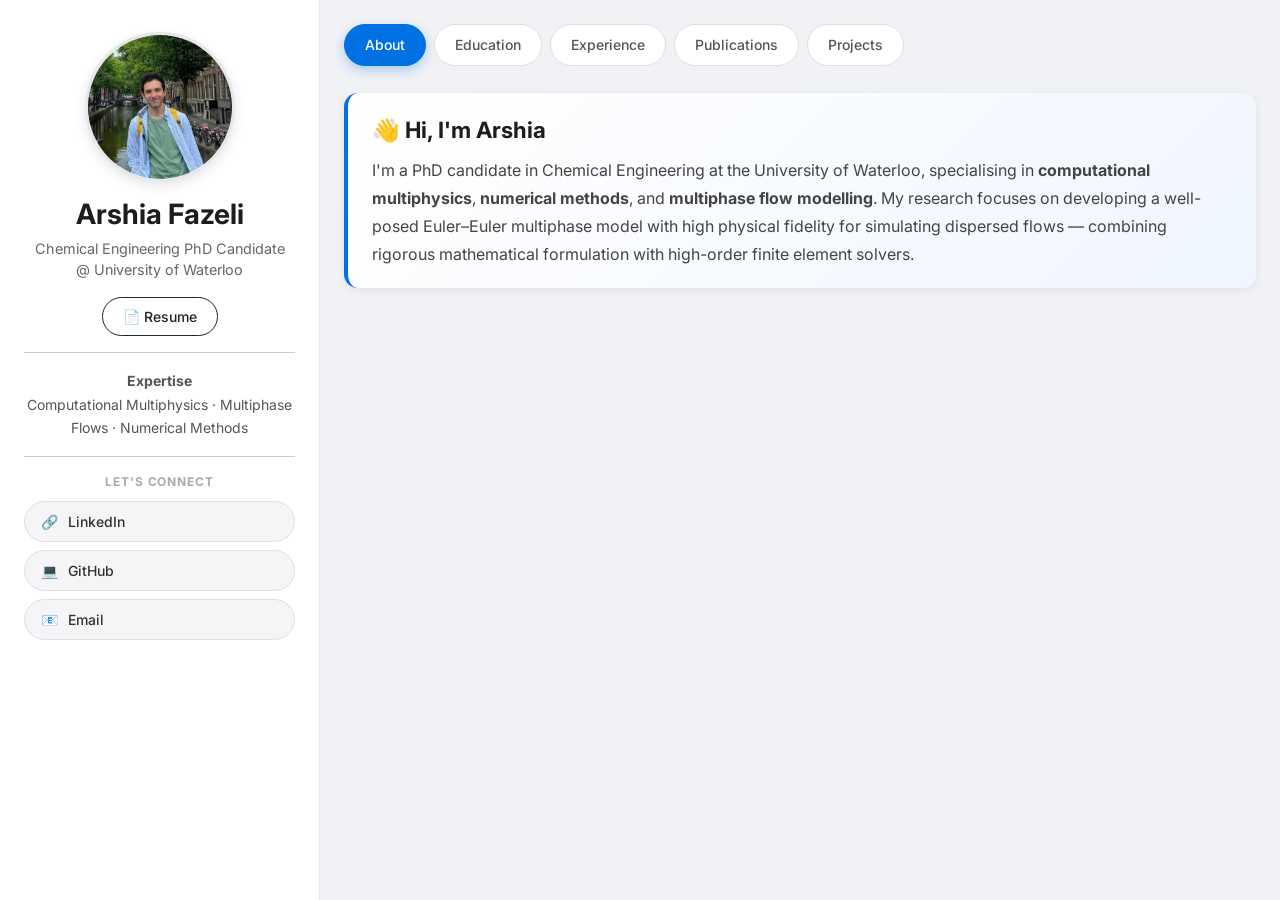
==== index.html @ 62179883 "updated the animation for Euler solver" ====
<!DOCTYPE html>
<html lang="en">

<head>
    <meta charset="UTF-8">
    <meta name="viewport" content="width=device-width, initial-scale=1.0">
    <title>Arshia Fazeli | Computational Multiphysics Researcher</title>
    <meta name="description" content="Arshia Fazeli — PhD candidate in Chemical Engineering at the University of Waterloo, specialising in computational multiphysics, two-fluid models, and discontinuous Galerkin FEM solvers for multiphase flows.">
    <meta name="keywords" content="Arshia Fazeli, computational multiphysics, two-fluid model, multiphase flow, discontinuous Galerkin, CFD, University of Waterloo, Chemical Engineering, PhD">
    <meta name="author" content="Arshia Fazeli">
    <link rel="canonical" href="https://arfazeli.github.io/">

    <!-- Open Graph (for LinkedIn / social sharing) -->
    <meta property="og:title" content="Arshia Fazeli | Computational Multiphysics Researcher">
    <meta property="og:description" content="PhD candidate at the University of Waterloo working on well-posed two-fluid models and high-order DG-FEM solvers for dispersed multiphase flows.">
    <meta property="og:type" content="website">
    <meta property="og:url" content="https://arfazeli.github.io/">

    <!-- Structured data: tells Google this is a person -->
    <script type="application/ld+json">
    {
      "@context": "https://schema.org",
      "@type": "Person",
      "name": "Arshia Fazeli",
      "url": "https://arfazeli.github.io/",
      "jobTitle": "PhD Candidate in Chemical Engineering",
      "affiliation": {
        "@type": "CollegeOrUniversity",
        "name": "University of Waterloo"
      },
      "sameAs": [
        "https://www.linkedin.com/in/arshia-fazeli",
        "https://github.com/arfazeli"
      ],
      "knowsAbout": ["Computational Multiphysics", "Multiphase Flow", "Two-Fluid Model", "Discontinuous Galerkin FEM", "Computational Fluid Dynamics"]
    }
    </script>

    <link href="https://cdn.jsdelivr.net/npm/bootstrap@5.3.0/dist/css/bootstrap.min.css" rel="stylesheet">
    <link href="https://fonts.googleapis.com/css2?family=Inter:wght@400;500;600;700&display=swap" rel="stylesheet">
    <link rel="stylesheet" href="style.css">
</head>

<body>
    <div class="container-fluid">
        <div class="row">

            <!-- ── Sidebar ── -->
            <div class="col-md-3 sidebar text-center">
                <img src="./assets/photo.jpeg" alt="Arshia Fazeli"
                    class="profile-photo img-fluid rounded-circle mb-3">
                <h1>Arshia Fazeli</h1>
                <p class="subtitle">Chemical Engineering PhD Candidate<br>@ University of Waterloo</p>

                <div class="button-container mb-3">
                    <a href="assets/resume.pdf" target="_blank"
                       class="btn btn-outline-dark btn-rounded">📄 Resume</a>
                </div>

                <hr>
                <p class="expertise-text">
                    <strong>Expertise</strong><br>
                    Computational Multiphysics · Multiphase Flows · Numerical Methods
                </p>
                <hr>

                <p class="connect-label"><strong>Let's Connect</strong></p>
                <div class="social-links">
                    <a href="https://www.linkedin.com/in/arshia-fazeli" target="_blank" class="social-link">
                        🔗 <span>LinkedIn</span>
                    </a>
                    <a href="https://github.com/arfazeli" target="_blank" class="social-link">
                        💻 <span>GitHub</span>
                    </a>
                    <a href="mailto:arsh.fazeli@yahoo.com" class="social-link">
                        📧 <span>Email</span>
                    </a>
                </div>
            </div>

            <!-- ── Main Content ── -->
            <div class="col-md-9 main-content p-4">

                <ul class="nav nav-tabs" id="myTab" role="tablist">
                    <li class="nav-item" role="presentation">
                        <button class="nav-link active" id="about-tab" data-bs-toggle="tab"
                            data-bs-target="#about" type="button" role="tab"
                            aria-controls="about" aria-selected="true">About</button>
                    </li>
                    <li class="nav-item" role="presentation">
                        <button class="nav-link" id="education-tab" data-bs-toggle="tab"
                            data-bs-target="#education" type="button" role="tab"
                            aria-controls="education" aria-selected="false">Education</button>
                    </li>
                    <li class="nav-item" role="presentation">
                        <button class="nav-link" id="experience-tab" data-bs-toggle="tab"
                            data-bs-target="#experience" type="button" role="tab"
                            aria-controls="experience" aria-selected="false">Experience</button>
                    </li>
                    <li class="nav-item" role="presentation">
                        <button class="nav-link" id="publications-tab" data-bs-toggle="tab"
                            data-bs-target="#publications" type="button" role="tab"
                            aria-controls="publications" aria-selected="false">Publications</button>
                    </li>
                    <li class="nav-item" role="presentation">
                        <button class="nav-link" id="projects-tab" data-bs-toggle="tab"
                            data-bs-target="#projects" type="button" role="tab"
                            aria-controls="projects" aria-selected="false">Projects</button>
                    </li>
                </ul>

                <div class="tab-content mt-4" id="myTabContent">

                    <!-- ── About Tab ── -->
                    <div class="tab-pane fade show active" id="about" role="tabpanel" aria-labelledby="about-tab">
                        <div class="card about-intro-card">
                            <div class="card-body">
                                <p class="about-greeting">👋 Hi, I'm Arshia</p>
                                <p class="about-intro">
                                    I'm a PhD candidate in Chemical Engineering at the University of Waterloo,
                                    specialising in <strong>computational multiphysics</strong>, <strong>numerical methods</strong>,
                                    and <strong>multiphase flow modelling</strong>.
                                    My research focuses on developing a well-posed Euler–Euler multiphase model
                                    with high physical fidelity for simulating dispersed flows — combining rigorous
                                    mathematical formulation with high-order finite element solvers.
                                </p>
                            </div>
                        </div>
                    </div>

                    <!-- ── Education Tab ── -->
                    <div class="tab-pane fade" id="education" role="tabpanel" aria-labelledby="education-tab">

                        <div class="card mb-3">
                            <div class="card-body">
                                <div class="d-flex justify-content-between align-items-start flex-wrap gap-2">
                                    <div>
                                        <h5 class="card-title">PhD in Chemical Engineering</h5>
                                        <h6 class="card-subtitle mb-2 text-muted">University of Waterloo, ON, Canada</h6>
                                    </div>
                                    <span class="date-badge">Sept 2021 – Sept 2026 (Expected)</span>
                                </div>
                                <p class="card-text mt-2">
                                    <strong>Grade:</strong> 92.67 &nbsp;|&nbsp;
                                    <strong>Key Courses:</strong> Advanced Engineering Mathematics, Computational Fluid Dynamics,
                                    Multiphase Flow Dynamics, Consulting
                                </p>
                            </div>
                        </div>

                        <div class="card mb-3">
                            <div class="card-body">
                                <div class="d-flex justify-content-between align-items-start flex-wrap gap-2">
                                    <div>
                                        <h5 class="card-title">BEng in Chemical Engineering</h5>
                                        <h6 class="card-subtitle mb-2 text-muted">University College London, UK</h6>
                                    </div>
                                    <span class="date-badge">Sep 2018 – June 2021</span>
                                </div>
                                <p class="card-text mt-2">
                                    <strong>Grade:</strong> First-Class Honours &nbsp;|&nbsp;
                                    <strong>Minors:</strong> Programming, Manufacture of Regenerative Medicine Products<br>
                                    <strong>Key Courses:</strong> Computational Modelling and Analysis, Reaction Engineering,
                                    Process Dynamics and Control, Particulate Systems and Separation Processes
                                </p>
                            </div>
                        </div>

                    </div>

                    <!-- ── Experience Tab ── -->
                    <div class="tab-pane fade" id="experience" role="tabpanel" aria-labelledby="experience-tab">

                        <div class="card mb-3">
                            <div class="card-body">
                                <div class="d-flex justify-content-between align-items-start flex-wrap gap-2">
                                    <div>
                                        <h5 class="card-title">Computational Multiphysics Researcher</h5>
                                        <h6 class="card-subtitle mb-2 text-muted">University of Waterloo, ON, Canada</h6>
                                    </div>
                                    <span class="date-badge">Sept 2021 – Present</span>
                                </div>
                                <ul class="mt-2">
                                    <li>Developed a well-posed formulation of the two-fluid model with enhanced physical fidelity for simulation of different types of dispersed multiphase flows.</li>
                                    <li>Developed discontinuous Galerkin (DG) method solvers for various multiphysics problems, including two-fluid models, incompressible Navier–Stokes equations, and the Cahn–Hilliard equation.</li>
                                    <li>Performed numerical verification of the developed solvers via the Method of Manufactured Solutions (MMS), assessing convergence rates and discretization error to confirm implementation accuracy.</li>
                                </ul>
                            </div>
                        </div>

                        <div class="card mb-3">
                            <div class="card-body">
                                <div class="d-flex justify-content-between align-items-start flex-wrap gap-2">
                                    <div>
                                        <h5 class="card-title">Teaching Assistant</h5>
                                        <h6 class="card-subtitle mb-2 text-muted">University of Waterloo, ON, Canada</h6>
                                    </div>
                                    <span class="date-badge">Sept 2021 – Present</span>
                                </div>
                                <ul class="mt-2">
                                    <li>Teaching Assistant for courses related to transport phenomena, numerical methods for solving ODEs and PDEs, and computational methods.</li>
                                    <li>Courses: Computer Literacy &amp; Programming (NE111/CHE120), Introduction to Computational Methods (NE113), Continuum Mechanics for Nanotechnology Engineering (NE 318), Theory and Application of Transport Phenomena (CHE601).</li>
                                    <li>Developed Python-based automated grading scripts for CHE 120 laboratory exercises, incorporating unit testing, exception handling, and custom feedback generation to streamline student code assessment.</li>
                                </ul>
                            </div>
                        </div>

                    </div>

                    <!-- ── Publications Tab ── -->
                    <div class="tab-pane fade" id="publications" role="tabpanel" aria-labelledby="publications-tab">

                        <div class="card mb-3 pub-card">
                            <div class="card-body">
                                <div class="d-flex align-items-center justify-content-between flex-wrap gap-2 mb-3">
                                    <span class="badge-journal">International Journal of Multiphase Flow</span>
                                    <span class="badge-published">Published 2025</span>
                                </div>
                                <h5 class="pub-title">Laminar dispersion force effects on two-fluid modelling and simulation of bubble column hydrodynamics</h5>
                                <p class="pub-authors"><strong>Arshia Fazeli</strong>, Sander Rhebergen, Nasser Mohieddin Abukhdeir</p>
                                <p class="card-text">
                                    A simulation-based study investigating the effects of recently proposed laminar dispersion force
                                    models on the numerical stability and physical fidelity of the Two-Fluid Model (TFM) for
                                    gas-dispersed multiphase flows. Demonstrates that including the laminar dispersion force
                                    simultaneously improves hyperbolicity and predictive accuracy, validated against the Pfleger et al.
                                    (1999) bubble column experiment using a custom Discontinuous Galerkin FEM solver built with NGSolve.
                                </p>
                                <a href="https://doi.org/10.1016/j.ijmultiphaseflow.2025.105590" target="_blank"
                                   class="btn btn-outline-dark btn-rounded btn-sm mt-2">📄 View Paper</a>
                            </div>
                        </div>

                    </div>

                    <!-- ── Projects Tab ── -->
                    <div class="tab-pane fade" id="projects" role="tabpanel" aria-labelledby="projects-tab">

                        <!-- SIMPLE FVM -->
                        <div class="card mb-3">
                            <div class="row g-0">
                                <div class="col-md-4 project-img-wrap">
                                    <a href="https://github.com/arshia-fazeli/IncompressibleMCNS_SIMPLE" target="_blank">
                                        <img src="https://github.com/arshia-fazeli/IncompressibleMCNS_SIMPLE/blob/main/sol/combined_figure.png?raw=true"
                                            class="project-img" alt="INS-SIMPLE">
                                    </a>
                                </div>
                                <div class="col-md-8">
                                    <div class="card-body">
                                        <h5 class="card-title">Steady Incompressible Navier-Stokes Solvers with Scalar Transport and Reaction Using SIMPLE Algorithm</h5>
                                        <p class="card-text">Finite-volume method solvers for the 2D incompressible Navier–Stokes equations using SIMPLE for velocity–pressure coupling, extended to include scalar transport and reaction source terms with Numba JIT compilation.</p>
                                        <a href="https://github.com/arshia-fazeli/IncompressibleMCNS_SIMPLE" target="_blank"
                                            class="btn btn-outline-dark btn-rounded btn-sm mt-2">View Project</a>
                                    </div>
                                </div>
                            </div>
                        </div>

                        <!-- TFM DG solver -->
                        <div class="card mb-3">
                            <div class="row g-0">
                                <div class="col-md-4 project-img-wrap">
                                    <img src="assets/bc_anim.gif" class="project-img" alt="DG Two-Fluid Solver Animation">
                                </div>
                                <div class="col-md-8">
                                    <div class="card-body">
                                        <h5 class="card-title">Discontinuous Galerkin Solver for Euler–Euler Two-Fluid Model</h5>
                                        <p class="card-text">DG-based finite element solver for simulating dispersed multiphase flows using the two-fluid model, implemented in NGSolve with adaptive implicit time-stepping and mixed HDiv/L2 function spaces.</p>
                                    </div>
                                </div>
                            </div>
                        </div>

                        <!-- CH DG solver -->
                        <div class="card mb-3">
                            <div class="row g-0">
                                <div class="col-md-4 project-img-wrap">
                                    <img src="assets/ch_anim.gif" class="project-img" alt="Cahn–Hilliard Animation">
                                </div>
                                <div class="col-md-8">
                                    <div class="card-body">
                                        <h5 class="card-title">Discontinuous Galerkin Solver for Cahn–Hilliard Equation</h5>
                                        <p class="card-text">DG-based finite element solver for the Cahn–Hilliard phase-field equation, capturing spinodal decomposition dynamics of binary fluid systems.</p>
                                    </div>
                                </div>
                            </div>
                        </div>

                        <!-- 1D Euler FVS -->
                        <div class="card mb-3">
                            <div class="row g-0">
                                <div class="col-md-4 project-img-wrap">
                                    <a href="https://github.com/arshia-fazeli/1D_Euler_FVS" target="_blank">
                                        <img src="https://github.com/arshia-fazeli/1D_Euler_FVS/blob/main/outputs/transient_new.gif?raw=true"
                                            class="project-img" alt="1D Euler Solver Animation">
                                    </a>
                                </div>
                                <div class="col-md-8">
                                    <div class="card-body">
                                        <h5 class="card-title">1D Euler Equations Solver using Flux Vector Splitting</h5>
                                        <p class="card-text">Finite-volume method solver for the 1D compressible Euler equations using Steger-Warming and Van Leer flux vector splitting schemes. Includes symbolic derivations and shock tube visualizations.</p>
                                        <a href="https://github.com/arshia-fazeli/1D_Euler_FVS" target="_blank"
                                            class="btn btn-outline-dark btn-rounded btn-sm mt-2">View Project</a>
                                    </div>
                                </div>
                            </div>
                        </div>

                        <!-- INS SCGS FVM -->
                        <div class="card mb-3">
                            <div class="row g-0">
                                <div class="col-md-4 project-img-wrap">
                                    <a href="https://github.com/arshia-fazeli/IncompressibleNS_SCGS" target="_blank">
                                        <img src="https://github.com/arshia-fazeli/IncompressibleNS_SCGS/blob/main/sample_profiles.png?raw=true"
                                            class="project-img" alt="INS SCGS profiles">
                                    </a>
                                </div>
                                <div class="col-md-8">
                                    <div class="card-body">
                                        <h5 class="card-title">Incompressible Navier-Stokes Solver using SCGS Algorithm</h5>
                                        <p class="card-text">Finite-volume method solver for the 2D incompressible Navier-Stokes equations implemented using the Symmetric Coupled Gauss–Seidel (SCGS) method.</p>
                                        <a href="https://github.com/arshia-fazeli/IncompressibleNS_SCGS.git" target="_blank"
                                            class="btn btn-outline-dark btn-rounded btn-sm mt-2">View Project</a>
                                    </div>
                                </div>
                            </div>
                        </div>

                        <!-- Combustor -->
                        <div class="card mb-3">
                            <div class="row g-0">
                                <div class="col-md-4 project-img-wrap">
                                    <img src="assets/me556_project.png" class="project-img" alt="Side-Dump Combustor CFD">
                                </div>
                                <div class="col-md-8">
                                    <div class="card-body">
                                        <h5 class="card-title">CFD Simulation of a Side-Dump Combustor with Variable Inlet Angles</h5>
                                        <p class="card-text">CFD simulations of turbulent airflow in a side-dump combustor using ANSYS CFX, validated against experimental velocity and turbulence data. Investigated the impact of side-inlet angle on fuel-air mixing with mesh refinement and error analysis.</p>
                                    </div>
                                </div>
                            </div>
                        </div>

                    </div>

                </div>
            </div>

        </div>
    </div>

    <script src="https://cdn.jsdelivr.net/npm/bootstrap@5.3.0/dist/js/bootstrap.bundle.min.js"></script>
</body>

</html>
---- style.css ----
/* ===========================
   Base & Typography
   =========================== */
body {
    font-family: 'Inter', -apple-system, BlinkMacSystemFont, "Segoe UI", Roboto, "Helvetica Neue", Arial, sans-serif;
    background-color: #f0f2f5;
    color: #333;
}

h1 {
    font-size: 1.75rem;
    font-weight: 700;
    color: #1d1d1f;
    margin-bottom: 6px;
}

/* ===========================
   Sidebar
   =========================== */
.sidebar {
    position: sticky;
    top: 0;
    height: 100vh;
    overflow-y: auto;
    background-color: #ffffff;
    border-right: 1px solid #e5e7eb;
    padding: 2rem 1.5rem;
}

.profile-photo {
    width: 150px;
    height: 150px;
    object-fit: cover;
    border: 3px solid #e5e7eb;
    box-shadow: 0 4px 12px rgba(0, 0, 0, 0.1);
}

.subtitle {
    font-size: 0.9rem;
    color: #666;
    line-height: 1.5;
    margin-bottom: 1rem;
}

.expertise-text {
    font-size: 0.875rem;
    color: #555;
    line-height: 1.7;
}

.connect-label {
    font-size: 0.75rem;
    color: #aaa;
    text-transform: uppercase;
    letter-spacing: 0.08em;
    margin-bottom: 10px;
}

/* ===========================
   Social Links
   =========================== */
.social-links {
    display: flex;
    flex-direction: column;
    gap: 8px;
    margin-top: 4px;
}

.social-link {
    display: flex;
    align-items: center;
    gap: 10px;
    padding: 9px 16px;
    border-radius: 30px;
    background-color: #f5f5f7;
    border: 1px solid #e0e0e0;
    color: #333;
    text-decoration: none;
    font-size: 0.875rem;
    font-weight: 500;
    transition: all 0.2s ease;
}

.social-link:hover {
    background-color: #0071e3;
    color: #ffffff;
    border-color: #0071e3;
    transform: translateX(4px);
    text-decoration: none;
}

/* ===========================
   Buttons
   =========================== */
.btn-rounded {
    border-radius: 30px;
    padding: 8px 20px;
    font-size: 0.875rem;
    font-weight: 500;
    text-decoration: none;
    transition: all 0.2s ease;
}

.btn-rounded:hover {
    background-color: #1d1d1f;
    color: #fff;
    border-color: #1d1d1f;
}

.btn-sm.btn-rounded {
    padding: 6px 16px;
    font-size: 0.8rem;
}

/* ===========================
   Main Content Area
   =========================== */
.main-content {
    background-color: #f0f2f5;
    min-height: 100vh;
}

/* ===========================
   Navigation Tabs
   =========================== */
.nav-tabs {
    border-bottom: none;
    gap: 8px;
    flex-wrap: wrap;
}

.nav-tabs .nav-link {
    border-radius: 30px;
    padding: 8px 20px;
    background-color: #ffffff;
    border: 1px solid #e0e0e0;
    color: #555;
    font-size: 0.875rem;
    font-weight: 500;
    transition: all 0.2s ease;
}

.nav-tabs .nav-link:hover {
    background-color: #e8f0fe;
    color: #0071e3;
    border-color: #c7d9fb;
}

.nav-tabs .nav-link.active {
    background-color: #0071e3;
    color: #ffffff;
    border-color: #0071e3;
    box-shadow: 0 4px 12px rgba(0, 113, 227, 0.3);
}

/* ===========================
   Tab Content
   =========================== */
.tab-content {
    background-color: transparent;
    padding: 0;
}

.tab-pane.show {
    animation: fadeInUp 0.2s ease;
}

@keyframes fadeInUp {
    from { opacity: 0; transform: translateY(6px); }
    to   { opacity: 1; transform: translateY(0); }
}

/* ===========================
   Cards
   =========================== */
.card {
    border: none;
    border-radius: 14px;
    box-shadow: 0 2px 8px rgba(0, 0, 0, 0.07);
    background-color: #ffffff;
    overflow: hidden;
    transition: transform 0.2s ease, box-shadow 0.2s ease;
    margin-bottom: 16px;
}

.card:hover {
    transform: translateY(-2px);
    box-shadow: 0 6px 20px rgba(0, 0, 0, 0.11);
}

.card-body {
    padding: 1.25rem 1.5rem;
    display: flex;
    flex-direction: column;
    justify-content: center;
}

.card-title {
    font-size: 1.05rem;
    font-weight: 600;
    color: #1d1d1f;
    margin-bottom: 4px;
}

.card-subtitle {
    font-size: 0.875rem;
}

.card-text {
    font-size: 0.9rem;
    color: #555;
    line-height: 1.65;
}

ul li {
    font-size: 0.9rem;
    color: #555;
    line-height: 1.7;
    margin-bottom: 4px;
}

/* Date badge on education / experience cards */
.date-badge {
    font-size: 0.78rem;
    color: #888;
    background-color: #f5f5f7;
    padding: 4px 12px;
    border-radius: 20px;
    white-space: nowrap;
    align-self: flex-start;
    flex-shrink: 0;
}

/* ===========================
   Project Card Images
   =========================== */
.project-img-wrap {
    background-color: #f8f9fa;
    display: flex;
    align-items: center;
    justify-content: center;
    padding: 12px;
    min-height: 180px;
}

.project-img {
    width: 100%;
    height: 180px;
    object-fit: contain;
    border-radius: 8px;
}

/* ===========================
   Publications
   =========================== */
.pub-card {
    border-left: 4px solid #0071e3;
}

.badge-journal {
    display: inline-block;
    background-color: #e8f0fe;
    color: #0071e3;
    font-size: 0.8rem;
    font-weight: 600;
    padding: 5px 14px;
    border-radius: 20px;
}

.badge-published {
    display: inline-block;
    background-color: #ecfdf5;
    color: #059669;
    font-size: 0.8rem;
    font-weight: 600;
    padding: 5px 14px;
    border-radius: 20px;
    border: 1px solid #6ee7b7;
}

.pub-title {
    font-size: 1.1rem;
    font-weight: 700;
    color: #1d1d1f;
    line-height: 1.5;
    margin-bottom: 6px;
}

.pub-authors {
    font-size: 0.875rem;
    color: #666;
    margin-bottom: 0.75rem;
}

.pub-keywords {
    display: flex;
    flex-wrap: wrap;
    gap: 6px;
    margin-top: 14px;
}

.keyword-tag {
    background-color: #f5f5f7;
    color: #555;
    font-size: 0.75rem;
    font-weight: 500;
    padding: 4px 12px;
    border-radius: 20px;
    border: 1px solid #e0e0e0;
}

/* ===========================
   About Section
   =========================== */
.about-intro-card {
    border-left: 4px solid #0071e3;
    background: linear-gradient(135deg, #ffffff 0%, #f0f6ff 100%);
}

.about-greeting {
    font-size: 1.4rem;
    font-weight: 700;
    color: #1d1d1f;
    margin-bottom: 10px;
}

.about-intro {
    font-size: 1rem;
    color: #444;
    line-height: 1.75;
    margin-bottom: 0;
}

.about-section-title {
    font-size: 1rem;
    font-weight: 700;
    color: #1d1d1f;
    margin-bottom: 12px;
}

.about-build-list {
    display: flex;
    flex-direction: column;
    gap: 10px;
}

.about-build-item {
    display: flex;
    gap: 10px;
    font-size: 0.9rem;
    color: #555;
    line-height: 1.6;
}

.about-build-icon {
    color: #0071e3;
    font-weight: 700;
    flex-shrink: 0;
    margin-top: 1px;
}

/* Skills & Tools */
.skills-group {
    display: flex;
    align-items: flex-start;
    gap: 12px;
    flex-wrap: wrap;
}

.skills-label {
    font-size: 0.78rem;
    font-weight: 600;
    color: #999;
    text-transform: uppercase;
    letter-spacing: 0.06em;
    min-width: 130px;
    padding-top: 5px;
    flex-shrink: 0;
}

.skills-chips {
    display: flex;
    flex-wrap: wrap;
    gap: 6px;
}

.skill-chip {
    background-color: #f0f6ff;
    color: #0071e3;
    font-size: 0.8rem;
    font-weight: 500;
    padding: 4px 14px;
    border-radius: 20px;
    border: 1px solid #c7d9fb;
}

/* ===========================
   Responsive
   =========================== */
@media (max-width: 768px) {
    .sidebar {
        position: relative;
        height: auto;
        border-right: none;
        border-bottom: 1px solid #e5e7eb;
    }

    .project-img-wrap {
        min-height: 160px;
    }

    .date-badge {
        margin-top: 6px;
    }
}
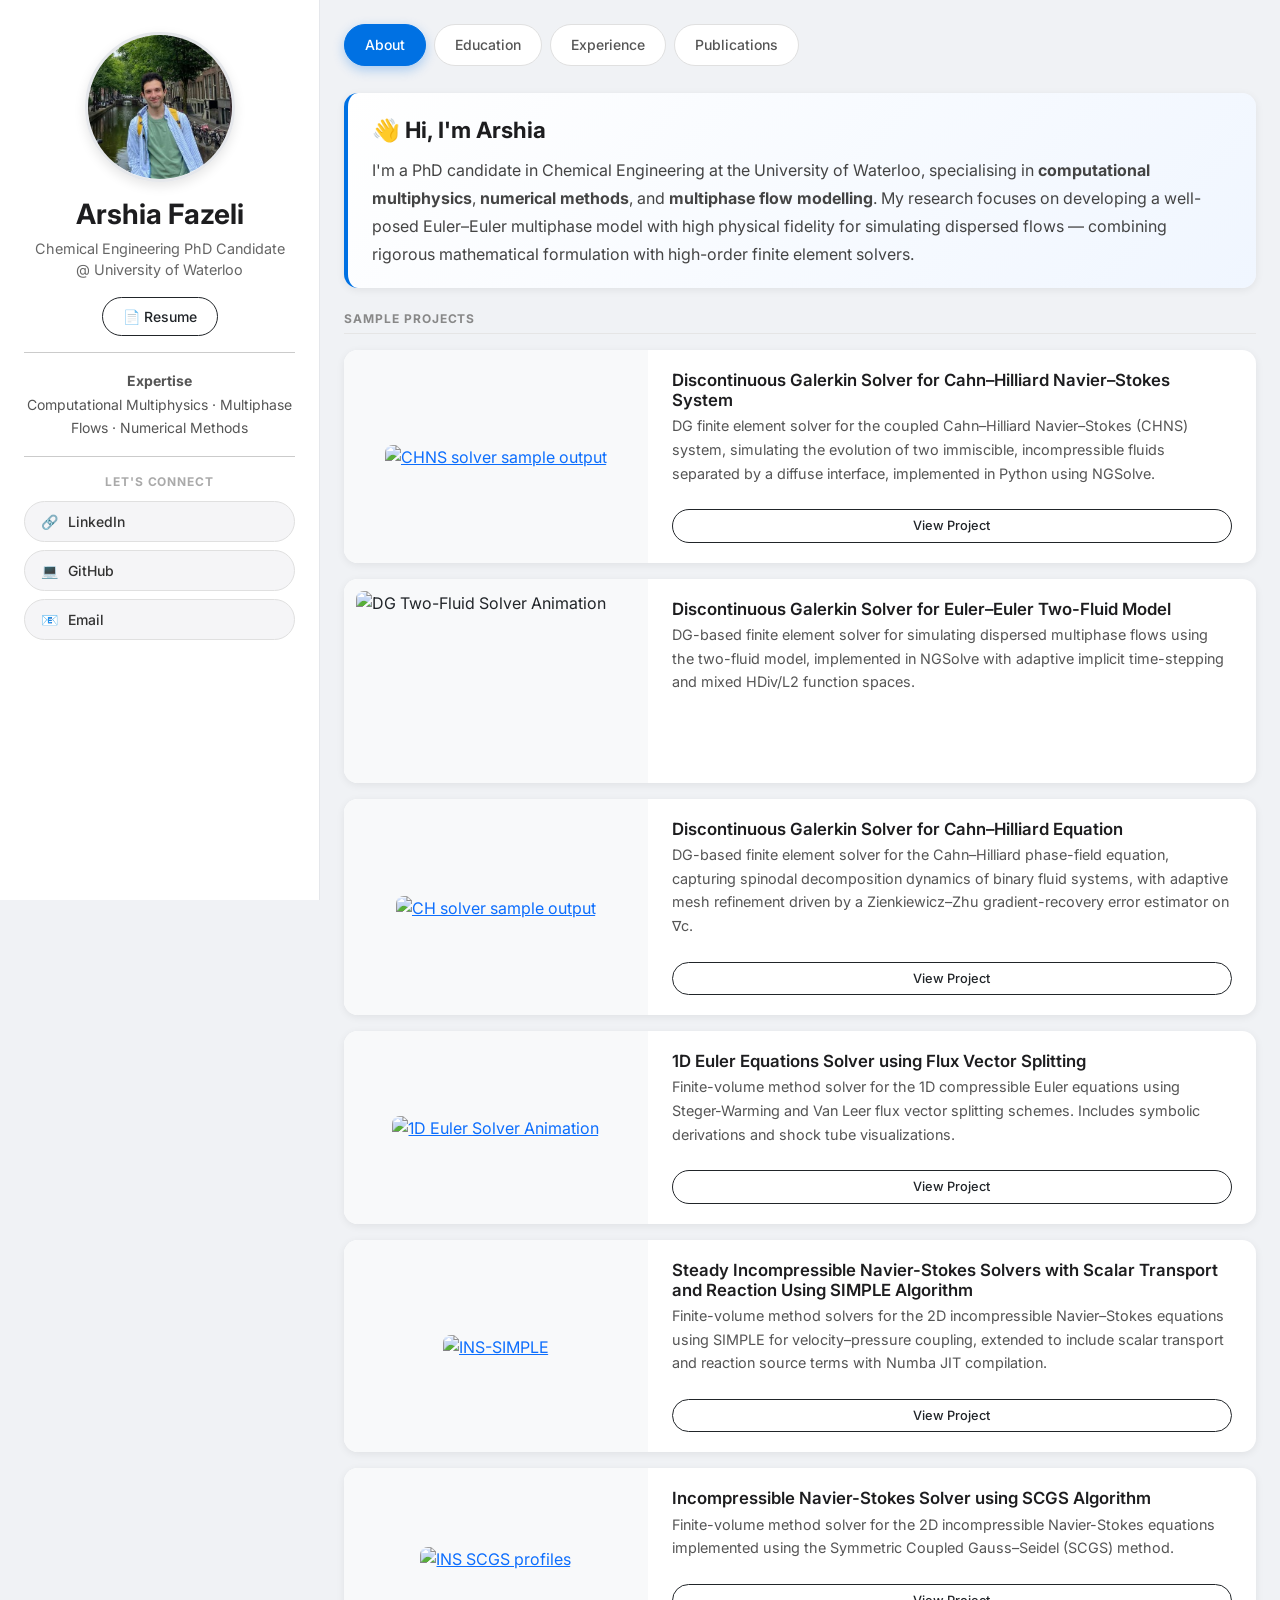
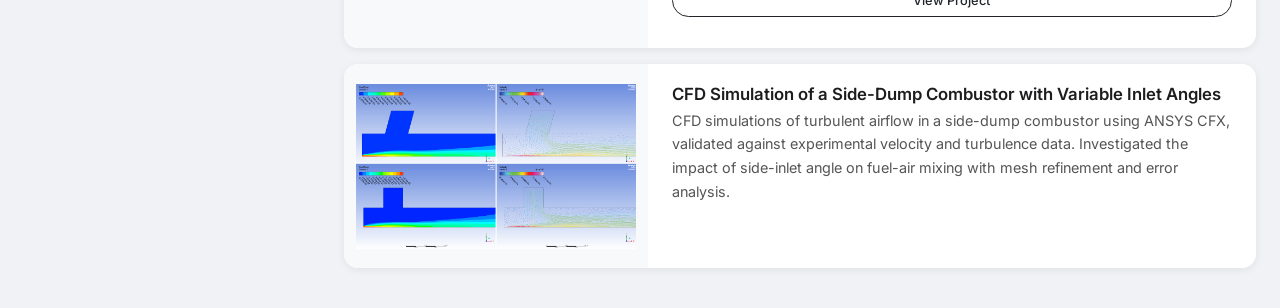
==== commit bd79b8c7: "new paper + projects in about" ====
--- a/index.html
+++ b/index.html
@@ -102,11 +102,6 @@
                             data-bs-target="#publications" type="button" role="tab"
                             aria-controls="publications" aria-selected="false">Publications</button>
                     </li>
-                    <li class="nav-item" role="presentation">
-                        <button class="nav-link" id="projects-tab" data-bs-toggle="tab"
-                            data-bs-target="#projects" type="button" role="tab"
-                            aria-controls="projects" aria-selected="false">Projects</button>
-                    </li>
                 </ul>
 
                 <div class="tab-content mt-4" id="myTabContent">
@@ -126,6 +121,139 @@
                                 </p>
                             </div>
                         </div>
+
+                        <h6 class="section-label mt-4 mb-3">Sample Projects</h6>
+
+                        <!-- CHNS DG solver -->
+                        <div class="card mb-3">
+                            <div class="row g-0">
+                                <div class="col-md-4 project-img-wrap">
+                                    <a href="https://github.com/arfazeli/CHNS_DG_solver" target="_blank">
+                                        <img src="https://github.com/arfazeli/CHNS_DG_solver/blob/main/anim/CHNS_H_deformed_interface.gif?raw=true"
+                                                class="project-img" alt="CHNS solver sample output">
+                                    </a>
+                                </div>
+                                <div class="col-md-8">
+                                    <div class="card-body">
+                                        <h5 class="card-title">Discontinuous Galerkin Solver for Cahn–Hilliard Navier–Stokes System</h5>
+                                        <p class="card-text">DG finite element solver for the coupled Cahn–Hilliard Navier–Stokes (CHNS) system, simulating the evolution of two immiscible, incompressible fluids separated by a diffuse interface, implemented in Python using NGSolve.</p>
+                                        <a href="https://github.com/arfazeli/CHNS_DG_solver" target="_blank"
+                                        class="btn btn-outline-dark btn-rounded btn-sm mt-2">View Project</a>
+                                    </div>
+                                </div>
+                            </div>
+                        </div>
+
+                        <!-- TFM DG solver -->
+                        <div class="card mb-3">
+                            <div class="row g-0">
+                                <div class="col-md-4 project-img-wrap">
+                                    <img src="assets/bc_anim.gif" class="project-img" alt="DG Two-Fluid Solver Animation">
+                                </div>
+                                <div class="col-md-8">
+                                    <div class="card-body">
+                                        <h5 class="card-title">Discontinuous Galerkin Solver for Euler–Euler Two-Fluid Model</h5>
+                                        <p class="card-text">DG-based finite element solver for simulating dispersed multiphase flows using the two-fluid model, implemented in NGSolve with adaptive implicit time-stepping and mixed HDiv/L2 function spaces.</p>
+                                    </div>
+                                </div>
+                            </div>
+                        </div>
+
+                        <!-- CH DG solver -->
+                        <div class="card mb-3">
+                            <div class="row g-0">
+                                <div class="col-md-4 project-img-wrap">
+                                    <a href="https://github.com/arfazeli/CH_DG_solver" target="_blank">
+                                        <img src="https://github.com/arfazeli/CH_DG_solver/blob/main/anim.gif?raw=true"
+                                                class="project-img" alt="CH solver sample output">
+                                    </a>
+                                </div>
+                                <div class="col-md-8">
+                                    <div class="card-body">
+                                        <h5 class="card-title">Discontinuous Galerkin Solver for Cahn–Hilliard Equation</h5>
+                                        <p class="card-text">DG-based finite element solver for the Cahn–Hilliard phase-field equation, capturing spinodal decomposition dynamics of binary fluid systems, with adaptive mesh refinement driven by a Zienkiewicz–Zhu gradient-recovery error estimator on ∇c.</p>
+                                        <a href="https://github.com/arfazeli/CH_DG_solver" target="_blank"
+                                        class="btn btn-outline-dark btn-rounded btn-sm mt-2">View Project</a>
+                                    </div>
+                                </div>
+                            </div>
+                        </div>
+
+                        <!-- 1D Euler FVS -->
+                        <div class="card mb-3">
+                            <div class="row g-0">
+                                <div class="col-md-4 project-img-wrap">
+                                    <a href="https://github.com/arfazeli/1D_Euler_FVS" target="_blank">
+                                        <img src="https://github.com/arfazeli/1D_Euler_FVS/blob/main/outputs/transient_new.gif?raw=true"
+                                            class="project-img" alt="1D Euler Solver Animation">
+                                    </a>
+                                </div>
+                                <div class="col-md-8">
+                                    <div class="card-body">
+                                        <h5 class="card-title">1D Euler Equations Solver using Flux Vector Splitting</h5>
+                                        <p class="card-text">Finite-volume method solver for the 1D compressible Euler equations using Steger-Warming and Van Leer flux vector splitting schemes. Includes symbolic derivations and shock tube visualizations.</p>
+                                        <a href="https://github.com/arfazeli/1D_Euler_FVS" target="_blank"
+                                            class="btn btn-outline-dark btn-rounded btn-sm mt-2">View Project</a>
+                                    </div>
+                                </div>
+                            </div>
+                        </div>
+
+                        <!-- SIMPLE FVM -->
+                        <div class="card mb-3">
+                            <div class="row g-0">
+                                <div class="col-md-4 project-img-wrap">
+                                    <a href="https://github.com/arfazeli/IncompressibleMCNS_SIMPLE" target="_blank">
+                                        <img src="https://github.com/arfazeli/IncompressibleMCNS_SIMPLE/blob/main/sol/combined_figure.png?raw=true"
+                                            class="project-img" alt="INS-SIMPLE">
+                                    </a>
+                                </div>
+                                <div class="col-md-8">
+                                    <div class="card-body">
+                                        <h5 class="card-title">Steady Incompressible Navier-Stokes Solvers with Scalar Transport and Reaction Using SIMPLE Algorithm</h5>
+                                        <p class="card-text">Finite-volume method solvers for the 2D incompressible Navier–Stokes equations using SIMPLE for velocity–pressure coupling, extended to include scalar transport and reaction source terms with Numba JIT compilation.</p>
+                                        <a href="https://github.com/arfazeli/IncompressibleMCNS_SIMPLE" target="_blank"
+                                            class="btn btn-outline-dark btn-rounded btn-sm mt-2">View Project</a>
+                                    </div>
+                                </div>
+                            </div>
+                        </div>
+
+                        <!-- INS SCGS FVM -->
+                        <div class="card mb-3">
+                            <div class="row g-0">
+                                <div class="col-md-4 project-img-wrap">
+                                    <a href="https://github.com/arfazeli/IncompressibleNS_SCGS" target="_blank">
+                                        <img src="https://github.com/arfazeli/IncompressibleNS_SCGS/blob/main/sample_profiles.png?raw=true"
+                                            class="project-img" alt="INS SCGS profiles">
+                                    </a>
+                                </div>
+                                <div class="col-md-8">
+                                    <div class="card-body">
+                                        <h5 class="card-title">Incompressible Navier-Stokes Solver using SCGS Algorithm</h5>
+                                        <p class="card-text">Finite-volume method solver for the 2D incompressible Navier-Stokes equations implemented using the Symmetric Coupled Gauss–Seidel (SCGS) method.</p>
+                                        <a href="https://github.com/arfazeli/IncompressibleNS_SCGS.git" target="_blank"
+                                            class="btn btn-outline-dark btn-rounded btn-sm mt-2">View Project</a>
+                                    </div>
+                                </div>
+                            </div>
+                        </div>
+
+                        <!-- Combustor -->
+                        <div class="card mb-3">
+                            <div class="row g-0">
+                                <div class="col-md-4 project-img-wrap">
+                                    <img src="assets/me556_project.png" class="project-img" alt="Side-Dump Combustor CFD">
+                                </div>
+                                <div class="col-md-8">
+                                    <div class="card-body">
+                                        <h5 class="card-title">CFD Simulation of a Side-Dump Combustor with Variable Inlet Angles</h5>
+                                        <p class="card-text">CFD simulations of turbulent airflow in a side-dump combustor using ANSYS CFX, validated against experimental velocity and turbulence data. Investigated the impact of side-inlet angle on fuel-air mixing with mesh refinement and error analysis.</p>
+                                    </div>
+                                </div>
+                            </div>
+                        </div>
+
                     </div>
 
                     <!-- ── Education Tab ── -->
@@ -214,7 +342,30 @@
                             <div class="card-body">
                                 <div class="d-flex align-items-center justify-content-between flex-wrap gap-2 mb-3">
                                     <span class="badge-journal">International Journal of Multiphase Flow</span>
-                                    <span class="badge-published">Published 2025</span>
+                                    <span class="badge-under-review">Under Review</span>
+                                </div>
+                                <h5 class="pub-title">Canonical formulation of two-fluid model with enhanced physical fidelity</h5>
+                                <p class="pub-authors"><strong>Arshia Fazeli</strong>, Sander Rhebergen, Nasser Mohieddin Abukhdeir</p>
+                                <p class="card-text">
+                                    A simulation-based study comparing the Classical TFM (C-TFM) and Brennen's TFM (B-TFM) for
+                                    dispersed liquid–liquid flows. The C-TFM retains dispersed-phase molecular flux terms
+                                    (∇·(α<sub>d</sub> π<sub>d</sub>)) that are physically unjustified for disconnected dispersed-phase
+                                    sub-domains; the B-TFM, derived from a control volume that avoids cutting dispersed interfaces,
+                                    naturally excludes them. A scaling analysis demonstrates that the distinction is quantitatively
+                                    significant for liquid–liquid systems (μ<sub>d</sub> ~ μ<sub>c</sub>), and DG-FEM solvers for
+                                    both formulations are validated against the Rodriguez et al. (2012) oil-in-water pipe flow
+                                    experiment.
+                                </p>
+                                <a href="https://papers.ssrn.com/sol3/papers.cfm?abstract_id=6803646" target="_blank"
+                                   class="btn btn-outline-dark btn-rounded btn-sm mt-2">📄 View Preprint</a>
+                            </div>
+                        </div>
+
+                        <div class="card mb-3 pub-card">
+                            <div class="card-body">
+                                <div class="d-flex align-items-center justify-content-between flex-wrap gap-2 mb-3">
+                                    <span class="badge-journal">International Journal of Multiphase Flow</span>
+                                    <span class="badge-published">Published 2026</span>
                                 </div>
                                 <h5 class="pub-title">Laminar dispersion force effects on two-fluid modelling and simulation of bubble column hydrodynamics</h5>
                                 <p class="pub-authors"><strong>Arshia Fazeli</strong>, Sander Rhebergen, Nasser Mohieddin Abukhdeir</p>
@@ -232,115 +383,6 @@
 
                     </div>
 
-                    <!-- ── Projects Tab ── -->
-                    <div class="tab-pane fade" id="projects" role="tabpanel" aria-labelledby="projects-tab">
-
-                        <!-- SIMPLE FVM -->
-                        <div class="card mb-3">
-                            <div class="row g-0">
-                                <div class="col-md-4 project-img-wrap">
-                                    <a href="https://github.com/arshia-fazeli/IncompressibleMCNS_SIMPLE" target="_blank">
-                                        <img src="https://github.com/arshia-fazeli/IncompressibleMCNS_SIMPLE/blob/main/sol/combined_figure.png?raw=true"
-                                            class="project-img" alt="INS-SIMPLE">
-                                    </a>
-                                </div>
-                                <div class="col-md-8">
-                                    <div class="card-body">
-                                        <h5 class="card-title">Steady Incompressible Navier-Stokes Solvers with Scalar Transport and Reaction Using SIMPLE Algorithm</h5>
-                                        <p class="card-text">Finite-volume method solvers for the 2D incompressible Navier–Stokes equations using SIMPLE for velocity–pressure coupling, extended to include scalar transport and reaction source terms with Numba JIT compilation.</p>
-                                        <a href="https://github.com/arshia-fazeli/IncompressibleMCNS_SIMPLE" target="_blank"
-                                            class="btn btn-outline-dark btn-rounded btn-sm mt-2">View Project</a>
-                                    </div>
-                                </div>
-                            </div>
-                        </div>
-
-                        <!-- TFM DG solver -->
-                        <div class="card mb-3">
-                            <div class="row g-0">
-                                <div class="col-md-4 project-img-wrap">
-                                    <img src="assets/bc_anim.gif" class="project-img" alt="DG Two-Fluid Solver Animation">
-                                </div>
-                                <div class="col-md-8">
-                                    <div class="card-body">
-                                        <h5 class="card-title">Discontinuous Galerkin Solver for Euler–Euler Two-Fluid Model</h5>
-                                        <p class="card-text">DG-based finite element solver for simulating dispersed multiphase flows using the two-fluid model, implemented in NGSolve with adaptive implicit time-stepping and mixed HDiv/L2 function spaces.</p>
-                                    </div>
-                                </div>
-                            </div>
-                        </div>
-
-                        <!-- CH DG solver -->
-                        <div class="card mb-3">
-                            <div class="row g-0">
-                                <div class="col-md-4 project-img-wrap">
-                                    <img src="assets/ch_anim.gif" class="project-img" alt="Cahn–Hilliard Animation">
-                                </div>
-                                <div class="col-md-8">
-                                    <div class="card-body">
-                                        <h5 class="card-title">Discontinuous Galerkin Solver for Cahn–Hilliard Equation</h5>
-                                        <p class="card-text">DG-based finite element solver for the Cahn–Hilliard phase-field equation, capturing spinodal decomposition dynamics of binary fluid systems.</p>
-                                    </div>
-                                </div>
-                            </div>
-                        </div>
-
-                        <!-- 1D Euler FVS -->
-                        <div class="card mb-3">
-                            <div class="row g-0">
-                                <div class="col-md-4 project-img-wrap">
-                                    <a href="https://github.com/arshia-fazeli/1D_Euler_FVS" target="_blank">
-                                        <img src="https://github.com/arshia-fazeli/1D_Euler_FVS/blob/main/outputs/transient_new.gif?raw=true"
-                                            class="project-img" alt="1D Euler Solver Animation">
-                                    </a>
-                                </div>
-                                <div class="col-md-8">
-                                    <div class="card-body">
-                                        <h5 class="card-title">1D Euler Equations Solver using Flux Vector Splitting</h5>
-                                        <p class="card-text">Finite-volume method solver for the 1D compressible Euler equations using Steger-Warming and Van Leer flux vector splitting schemes. Includes symbolic derivations and shock tube visualizations.</p>
-                                        <a href="https://github.com/arshia-fazeli/1D_Euler_FVS" target="_blank"
-                                            class="btn btn-outline-dark btn-rounded btn-sm mt-2">View Project</a>
-                                    </div>
-                                </div>
-                            </div>
-                        </div>
-
-                        <!-- INS SCGS FVM -->
-                        <div class="card mb-3">
-                            <div class="row g-0">
-                                <div class="col-md-4 project-img-wrap">
-                                    <a href="https://github.com/arshia-fazeli/IncompressibleNS_SCGS" target="_blank">
-                                        <img src="https://github.com/arshia-fazeli/IncompressibleNS_SCGS/blob/main/sample_profiles.png?raw=true"
-                                            class="project-img" alt="INS SCGS profiles">
-                                    </a>
-                                </div>
-                                <div class="col-md-8">
-                                    <div class="card-body">
-                                        <h5 class="card-title">Incompressible Navier-Stokes Solver using SCGS Algorithm</h5>
-                                        <p class="card-text">Finite-volume method solver for the 2D incompressible Navier-Stokes equations implemented using the Symmetric Coupled Gauss–Seidel (SCGS) method.</p>
-                                        <a href="https://github.com/arshia-fazeli/IncompressibleNS_SCGS.git" target="_blank"
-                                            class="btn btn-outline-dark btn-rounded btn-sm mt-2">View Project</a>
-                                    </div>
-                                </div>
-                            </div>
-                        </div>
-
-                        <!-- Combustor -->
-                        <div class="card mb-3">
-                            <div class="row g-0">
-                                <div class="col-md-4 project-img-wrap">
-                                    <img src="assets/me556_project.png" class="project-img" alt="Side-Dump Combustor CFD">
-                                </div>
-                                <div class="col-md-8">
-                                    <div class="card-body">
-                                        <h5 class="card-title">CFD Simulation of a Side-Dump Combustor with Variable Inlet Angles</h5>
-                                        <p class="card-text">CFD simulations of turbulent airflow in a side-dump combustor using ANSYS CFX, validated against experimental velocity and turbulence data. Investigated the impact of side-inlet angle on fuel-air mixing with mesh refinement and error analysis.</p>
-                                    </div>
-                                </div>
-                            </div>
-                        </div>
-
-                    </div>
 
                 </div>
             </div>
--- a/style.css
+++ b/style.css
@@ -276,6 +276,27 @@
     padding: 5px 14px;
     border-radius: 20px;
     border: 1px solid #6ee7b7;
+}
+
+.badge-under-review {
+    display: inline-block;
+    background-color: #fff7ed;
+    color: #d97706;
+    font-size: 0.8rem;
+    font-weight: 600;
+    padding: 5px 14px;
+    border-radius: 20px;
+    border: 1px solid #fcd34d;
+}
+
+.section-label {
+    font-size: 0.75rem;
+    font-weight: 700;
+    text-transform: uppercase;
+    letter-spacing: 0.08em;
+    color: #888;
+    border-bottom: 1px solid #e5e5e5;
+    padding-bottom: 6px;
 }
 
 .pub-title {
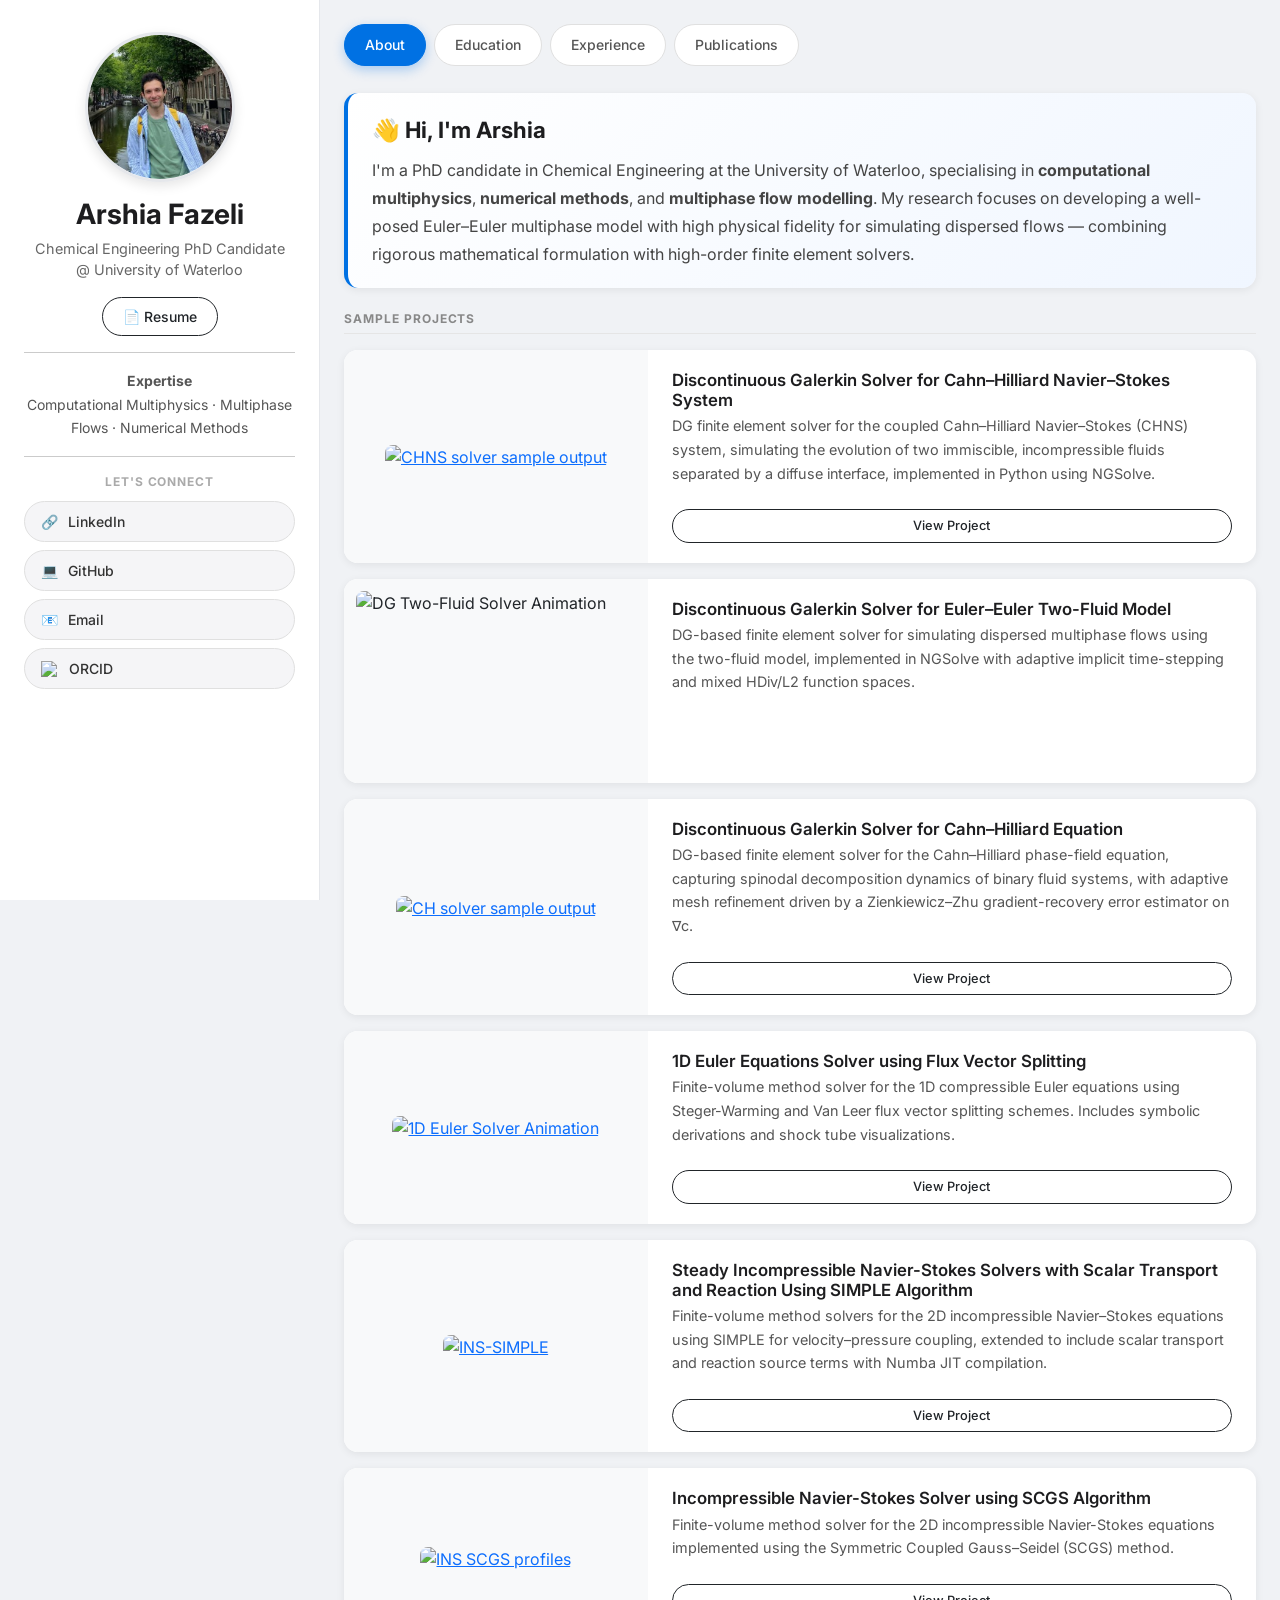
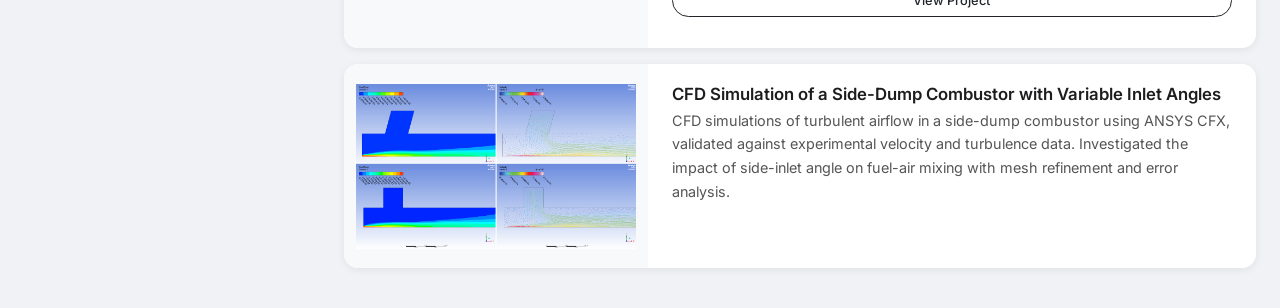
==== commit 483f8862: "add ORCHID" ====
--- a/index.html
+++ b/index.html
@@ -30,7 +30,8 @@
       },
       "sameAs": [
         "https://www.linkedin.com/in/arshia-fazeli",
-        "https://github.com/arfazeli"
+        "https://github.com/arfazeli",
+        "https://orcid.org/0009-0005-5384-9336"
       ],
       "knowsAbout": ["Computational Multiphysics", "Multiphase Flow", "Two-Fluid Model", "Discontinuous Galerkin FEM", "Computational Fluid Dynamics"]
     }
@@ -74,6 +75,9 @@
                     </a>
                     <a href="mailto:arsh.fazeli@yahoo.com" class="social-link">
                         📧 <span>Email</span>
+                    </a>
+                    <a href="https://orcid.org/0009-0005-5384-9336" target="_blank" class="social-link">
+                        <img src="https://orcid.org/sites/default/files/images/orcid_16x16.png" alt="ORCID" style="width:16px;height:16px;vertical-align:middle;margin-right:2px"> <span>ORCID</span>
                     </a>
                 </div>
             </div>
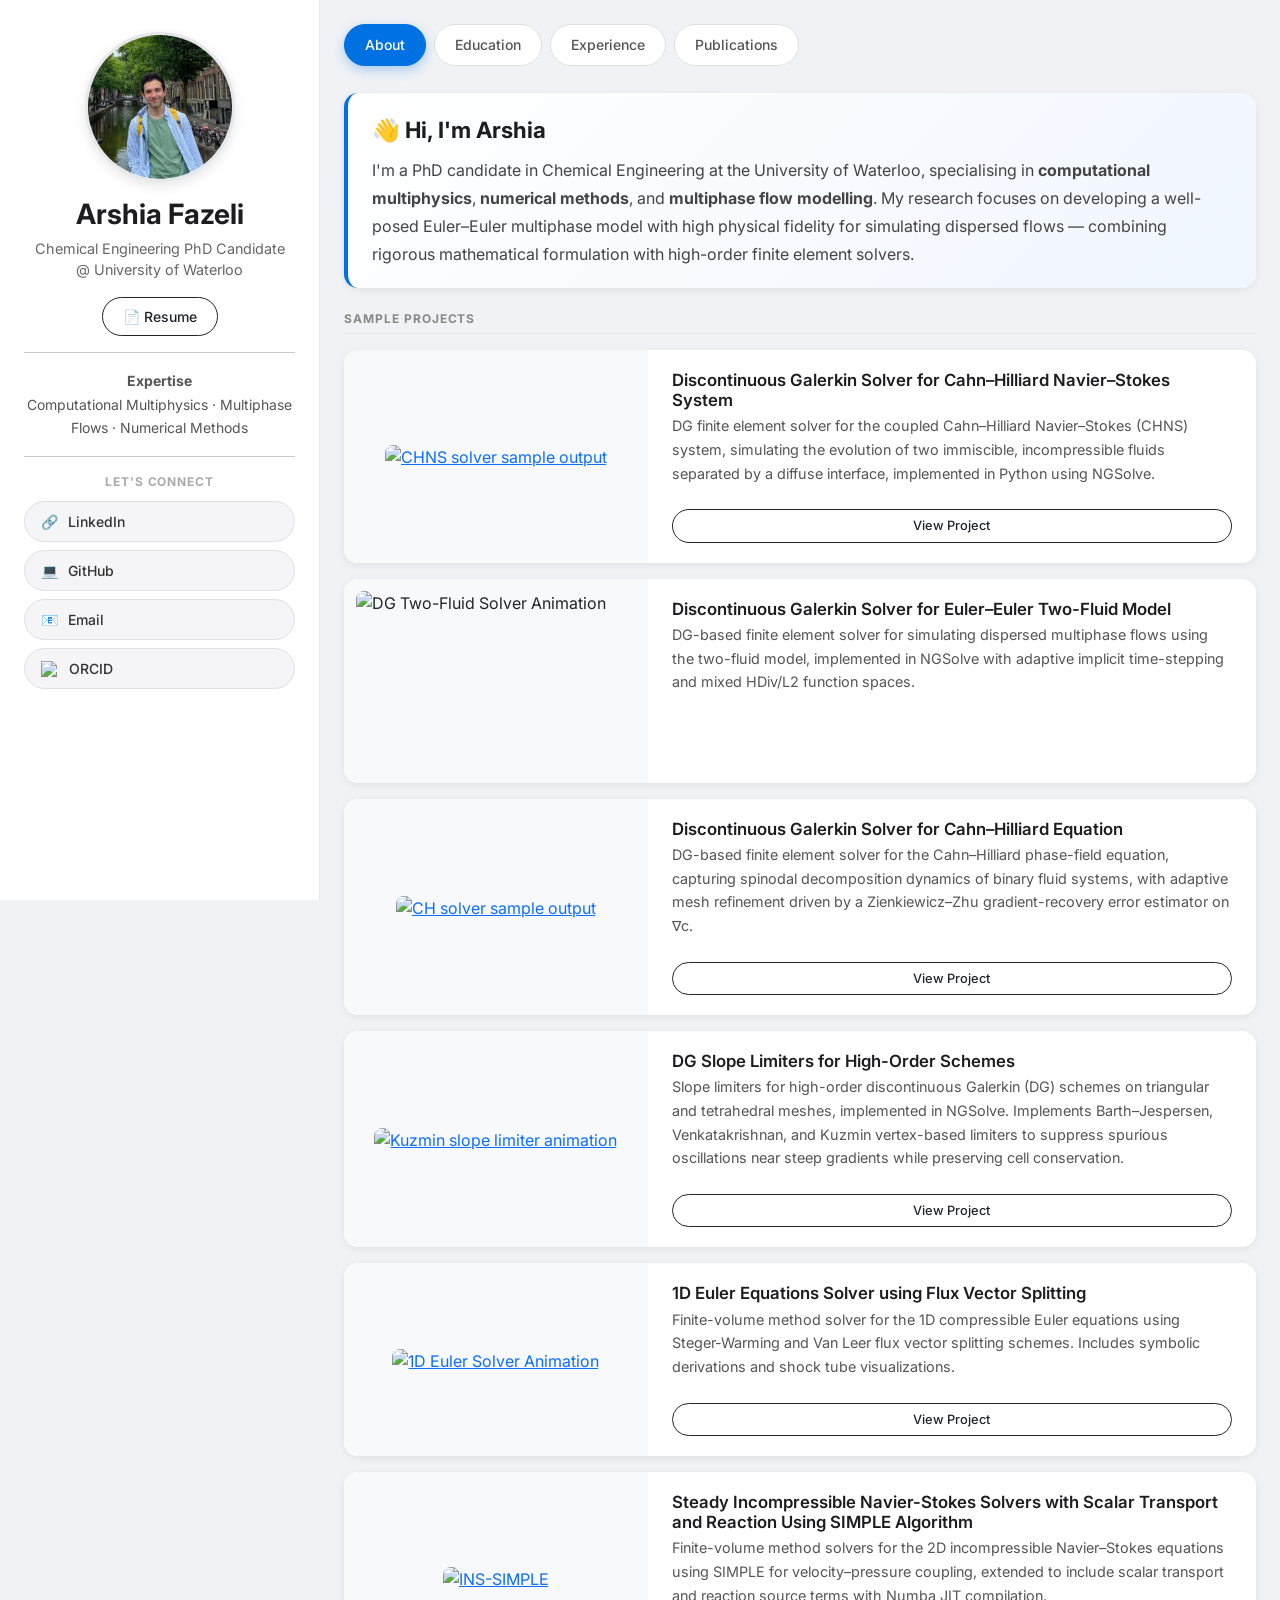
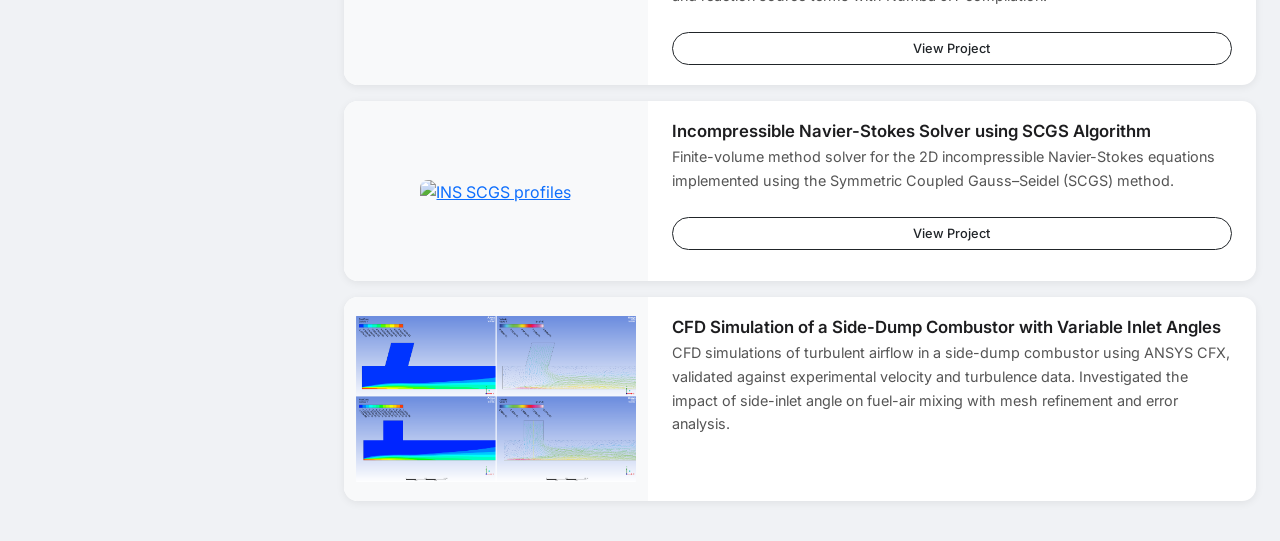
==== commit bca07fce: "Added the DG slope limiter project" ====
--- a/index.html
+++ b/index.html
@@ -183,6 +183,26 @@
                             </div>
                         </div>
 
+                        <!-- DG Limiters -->
+                        <div class="card mb-3">
+                            <div class="row g-0">
+                                <div class="col-md-4 project-img-wrap">
+                                    <a href="https://github.com/arfazeli/DG_limiters" target="_blank">
+                                        <img src="https://github.com/arfazeli/DG_limiters/raw/main/anim/bjlimiter.gif"
+                                             class="project-img" alt="Kuzmin slope limiter animation">
+                                    </a>
+                                </div>
+                                <div class="col-md-8">
+                                    <div class="card-body">
+                                        <h5 class="card-title">DG Slope Limiters for High-Order Schemes</h5>
+                                        <p class="card-text">Slope limiters for high-order discontinuous Galerkin (DG) schemes on triangular and tetrahedral meshes, implemented in NGSolve. Implements Barth–Jespersen, Venkatakrishnan, and Kuzmin vertex-based limiters to suppress spurious oscillations near steep gradients while preserving cell conservation.</p>
+                                        <a href="https://github.com/arfazeli/DG_limiters" target="_blank"
+                                           class="btn btn-outline-dark btn-rounded btn-sm mt-2">View Project</a>
+                                    </div>
+                                </div>
+                            </div>
+                        </div>
+
                         <!-- 1D Euler FVS -->
                         <div class="card mb-3">
                             <div class="row g-0">
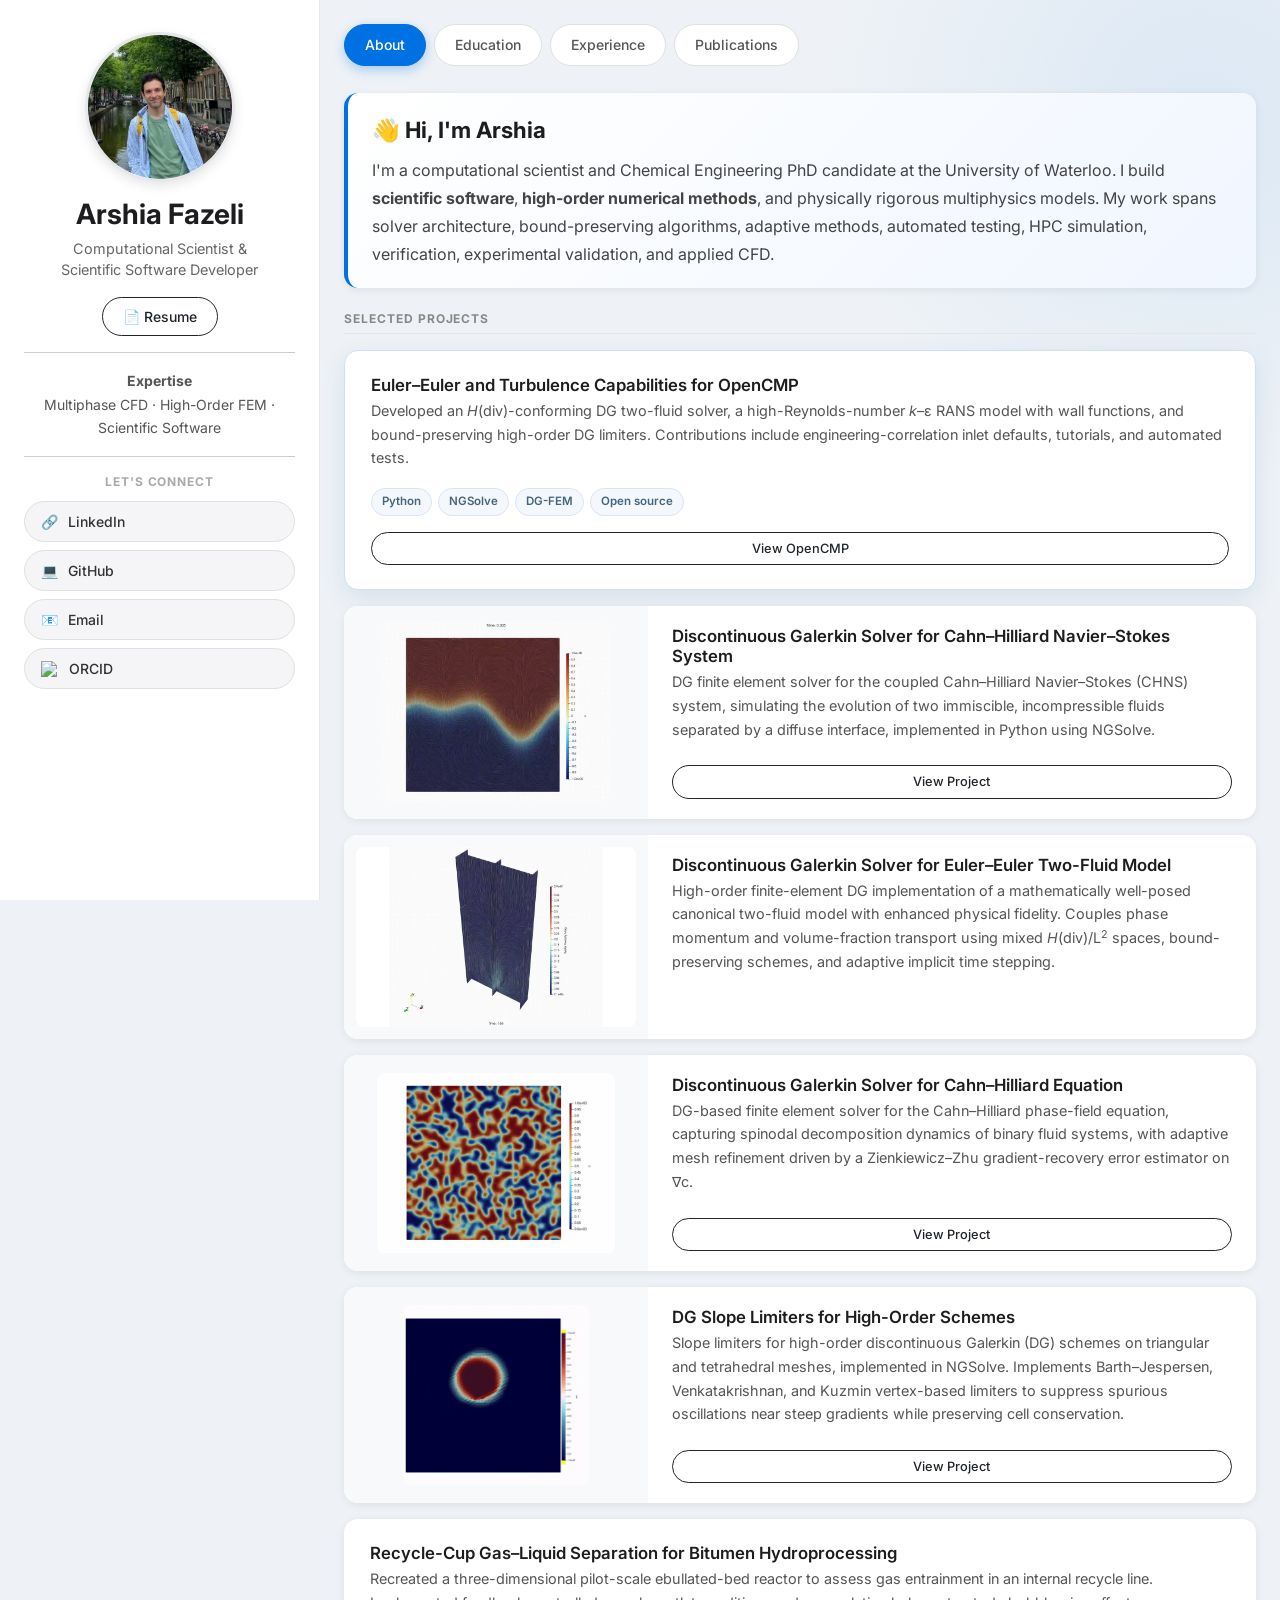
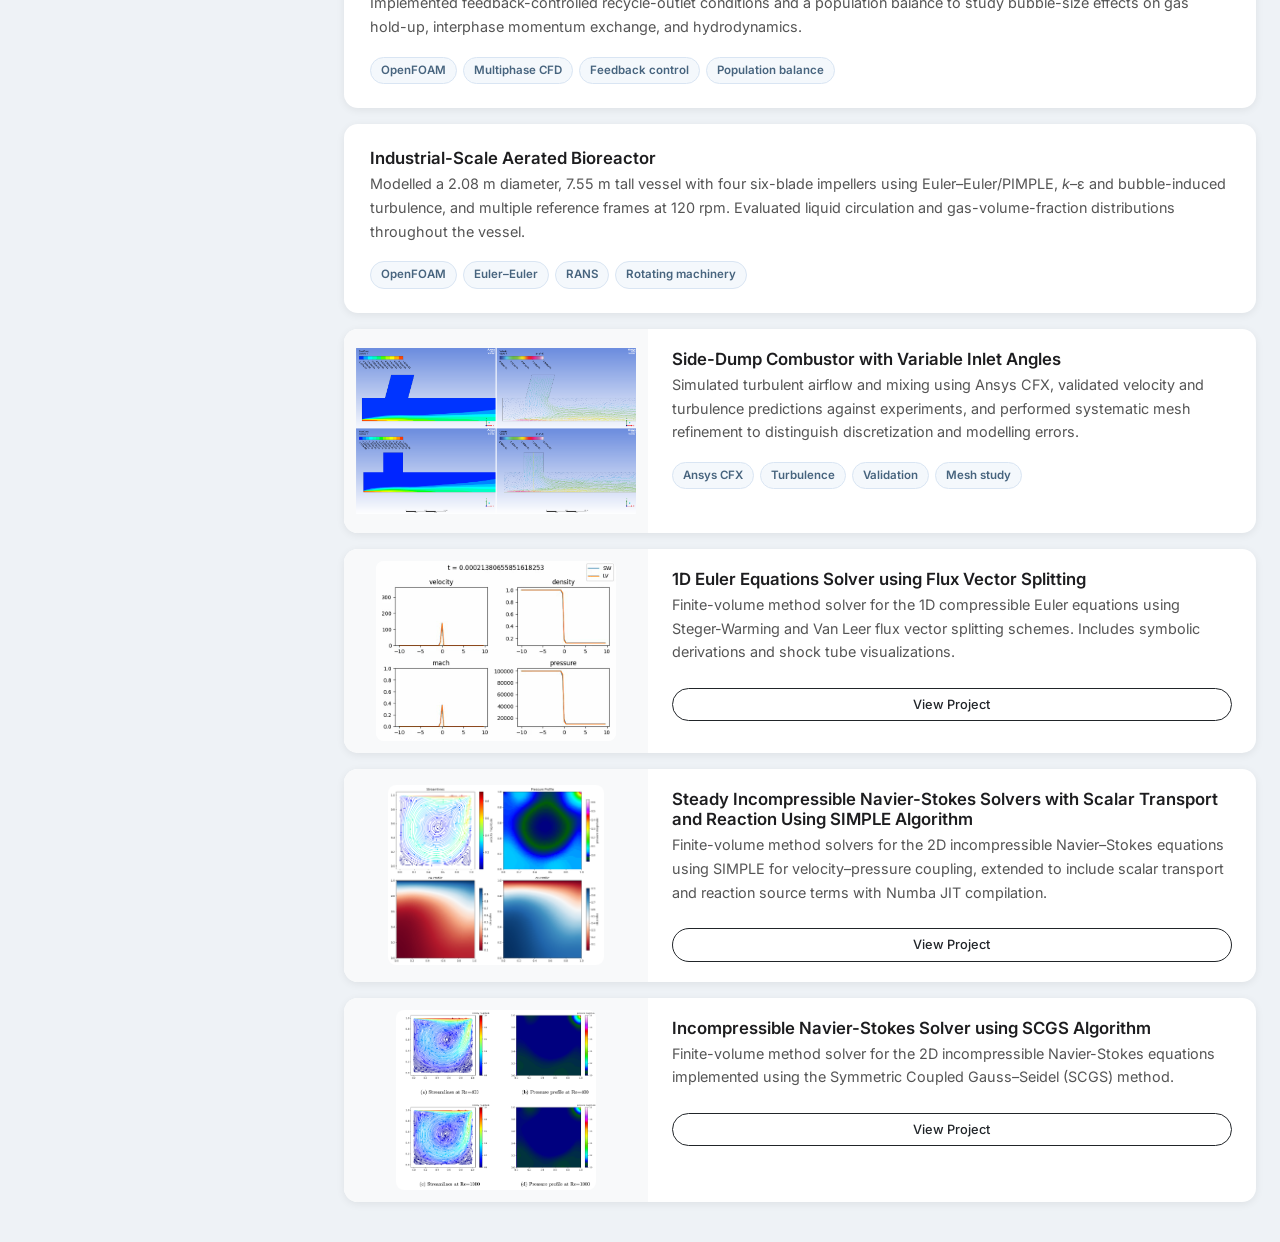
==== commit d5a9ecdb: "Update portfolio content and optimize project media loading" ====
--- a/index.html
+++ b/index.html
@@ -4,15 +4,15 @@
 <head>
     <meta charset="UTF-8">
     <meta name="viewport" content="width=device-width, initial-scale=1.0">
-    <title>Arshia Fazeli | Computational Multiphysics Researcher</title>
-    <meta name="description" content="Arshia Fazeli — PhD candidate in Chemical Engineering at the University of Waterloo, specialising in computational multiphysics, two-fluid models, and discontinuous Galerkin FEM solvers for multiphase flows.">
-    <meta name="keywords" content="Arshia Fazeli, computational multiphysics, two-fluid model, multiphase flow, discontinuous Galerkin, CFD, University of Waterloo, Chemical Engineering, PhD">
+    <title>Arshia Fazeli | Computational Scientist &amp; Scientific Software Developer</title>
+    <meta name="description" content="Arshia Fazeli — computational scientist and scientific software developer building high-order numerical methods, multiphysics models, and verified simulation software.">
+    <meta name="keywords" content="Arshia Fazeli, CFD, computational multiphysics, Euler-Euler, two-fluid model, multiphase flow, discontinuous Galerkin, OpenFOAM, Ansys CFX, NGSolve">
     <meta name="author" content="Arshia Fazeli">
     <link rel="canonical" href="https://arfazeli.github.io/">
 
     <!-- Open Graph (for LinkedIn / social sharing) -->
-    <meta property="og:title" content="Arshia Fazeli | Computational Multiphysics Researcher">
-    <meta property="og:description" content="PhD candidate at the University of Waterloo working on well-posed two-fluid models and high-order DG-FEM solvers for dispersed multiphase flows.">
+    <meta property="og:title" content="Arshia Fazeli | Computational Scientist &amp; Scientific Software Developer">
+    <meta property="og:description" content="Computational scientist developing high-order numerical methods, multiphysics models, and open-source scientific software.">
     <meta property="og:type" content="website">
     <meta property="og:url" content="https://arfazeli.github.io/">
 
@@ -33,12 +33,12 @@
         "https://github.com/arfazeli",
         "https://orcid.org/0009-0005-5384-9336"
       ],
-      "knowsAbout": ["Computational Multiphysics", "Multiphase Flow", "Two-Fluid Model", "Discontinuous Galerkin FEM", "Computational Fluid Dynamics"]
+      "knowsAbout": ["Computational Fluid Dynamics", "Computational Multiphysics", "Euler-Euler Two-Fluid Models", "Discontinuous Galerkin FEM", "OpenFOAM", "RANS Turbulence", "Population Balance Modelling"]
     }
     </script>
 
     <link href="https://cdn.jsdelivr.net/npm/bootstrap@5.3.0/dist/css/bootstrap.min.css" rel="stylesheet">
-    <link href="https://fonts.googleapis.com/css2?family=Inter:wght@400;500;600;700&display=swap" rel="stylesheet">
+    <link href="https://fonts.googleapis.com/css2?family=Inter:wght@400;500;600;700&amp;display=swap" rel="stylesheet">
     <link rel="stylesheet" href="style.css">
 </head>
 
@@ -48,10 +48,10 @@
 
             <!-- ── Sidebar ── -->
             <div class="col-md-3 sidebar text-center">
-                <img src="./assets/photo.jpeg" alt="Arshia Fazeli"
+                <img src="./assets/photo.jpeg" alt="Arshia Fazeli" fetchpriority="high" decoding="async"
                     class="profile-photo img-fluid rounded-circle mb-3">
                 <h1>Arshia Fazeli</h1>
-                <p class="subtitle">Chemical Engineering PhD Candidate<br>@ University of Waterloo</p>
+                <p class="subtitle">Computational Scientist &amp;<br>Scientific Software Developer</p>
 
                 <div class="button-container mb-3">
                     <a href="assets/resume.pdf" target="_blank"
@@ -61,7 +61,7 @@
                 <hr>
                 <p class="expertise-text">
                     <strong>Expertise</strong><br>
-                    Computational Multiphysics · Multiphase Flows · Numerical Methods
+                    Multiphase CFD · High-Order FEM · Scientific Software
                 </p>
                 <hr>
 
@@ -73,7 +73,7 @@
                     <a href="https://github.com/arfazeli" target="_blank" class="social-link">
                         💻 <span>GitHub</span>
                     </a>
-                    <a href="mailto:arsh.fazeli@yahoo.com" class="social-link">
+                    <a href="mailto:fazeliarshia@gmail.com" class="social-link">
                         📧 <span>Email</span>
                     </a>
                     <a href="https://orcid.org/0009-0005-5384-9336" target="_blank" class="social-link">
@@ -116,25 +116,37 @@
                             <div class="card-body">
                                 <p class="about-greeting">👋 Hi, I'm Arshia</p>
                                 <p class="about-intro">
-                                    I'm a PhD candidate in Chemical Engineering at the University of Waterloo,
-                                    specialising in <strong>computational multiphysics</strong>, <strong>numerical methods</strong>,
-                                    and <strong>multiphase flow modelling</strong>.
-                                    My research focuses on developing a well-posed Euler–Euler multiphase model
-                                    with high physical fidelity for simulating dispersed flows — combining rigorous
-                                    mathematical formulation with high-order finite element solvers.
+                                    I'm a computational scientist and Chemical Engineering PhD candidate at the University of Waterloo.
+                                    I build <strong>scientific software</strong>, <strong>high-order numerical methods</strong>,
+                                    and physically rigorous multiphysics models. My work spans solver architecture,
+                                    bound-preserving algorithms, adaptive methods, automated testing, HPC simulation,
+                                    verification, experimental validation, and applied CFD.
                                 </p>
                             </div>
                         </div>
 
-                        <h6 class="section-label mt-4 mb-3">Sample Projects</h6>
+                        <h6 class="section-label mt-4 mb-3">Selected Projects</h6>
+
+                        <!-- OpenCMP -->
+                        <div class="card mb-3 featured-project">
+                                    <div class="card-body text-project-body">
+                                        <h5 class="card-title">Euler–Euler and Turbulence Capabilities for OpenCMP</h5>
+                                        <p class="card-text">Developed an <em>H</em>(div)-conforming DG two-fluid solver, a high-Reynolds-number <em>k</em>–ε RANS model with wall functions, and bound-preserving high-order DG limiters. Contributions include engineering-correlation inlet defaults, tutorials, and automated tests.</p>
+                                        <div class="project-tags"><span>Python</span><span>NGSolve</span><span>DG-FEM</span><span>Open source</span></div>
+                                        <a href="https://github.com/uw-comphys/opencmp" target="_blank"
+                                           class="btn btn-outline-dark btn-rounded btn-sm mt-3">View OpenCMP</a>
+                                    </div>
+                        </div>
 
                         <!-- CHNS DG solver -->
                         <div class="card mb-3">
                             <div class="row g-0">
                                 <div class="col-md-4 project-img-wrap">
                                     <a href="https://github.com/arfazeli/CHNS_DG_solver" target="_blank">
-                                        <img src="https://github.com/arfazeli/CHNS_DG_solver/blob/main/anim/CHNS_H_deformed_interface.gif?raw=true"
-                                                class="project-img" alt="CHNS solver sample output">
+                                        <video class="project-img project-video lazy-video" autoplay muted loop playsinline preload="none"
+                                               poster="assets/chns-poster.jpg" aria-label="CHNS solver sample output">
+                                            <source data-src="assets/chns.mp4" type="video/mp4">
+                                        </video>
                                     </a>
                                 </div>
                                 <div class="col-md-8">
@@ -152,12 +164,15 @@
                         <div class="card mb-3">
                             <div class="row g-0">
                                 <div class="col-md-4 project-img-wrap">
-                                    <img src="assets/bc_anim.gif" class="project-img" alt="DG Two-Fluid Solver Animation">
+                                    <video class="project-img project-video lazy-video" autoplay muted loop playsinline preload="none"
+                                           poster="assets/tfm-poster.jpg" aria-label="DG two-fluid solver animation">
+                                        <source data-src="assets/tfm.mp4" type="video/mp4">
+                                    </video>
                                 </div>
                                 <div class="col-md-8">
                                     <div class="card-body">
                                         <h5 class="card-title">Discontinuous Galerkin Solver for Euler–Euler Two-Fluid Model</h5>
-                                        <p class="card-text">DG-based finite element solver for simulating dispersed multiphase flows using the two-fluid model, implemented in NGSolve with adaptive implicit time-stepping and mixed HDiv/L2 function spaces.</p>
+                                        <p class="card-text">High-order finite-element DG implementation of a mathematically well-posed canonical two-fluid model with enhanced physical fidelity. Couples phase momentum and volume-fraction transport using mixed <em>H</em>(div)/L<sup>2</sup> spaces, bound-preserving schemes, and adaptive implicit time stepping.</p>
                                     </div>
                                 </div>
                             </div>
@@ -168,8 +183,10 @@
                             <div class="row g-0">
                                 <div class="col-md-4 project-img-wrap">
                                     <a href="https://github.com/arfazeli/CH_DG_solver" target="_blank">
-                                        <img src="https://github.com/arfazeli/CH_DG_solver/blob/main/anim.gif?raw=true"
-                                                class="project-img" alt="CH solver sample output">
+                                        <video class="project-img project-video lazy-video" autoplay muted loop playsinline preload="none"
+                                               poster="assets/ch-poster.jpg" aria-label="Cahn–Hilliard solver sample output">
+                                            <source data-src="assets/ch.mp4" type="video/mp4">
+                                        </video>
                                     </a>
                                 </div>
                                 <div class="col-md-8">
@@ -188,8 +205,8 @@
                             <div class="row g-0">
                                 <div class="col-md-4 project-img-wrap">
                                     <a href="https://github.com/arfazeli/DG_limiters" target="_blank">
-                                        <img src="https://github.com/arfazeli/DG_limiters/raw/main/anim/bjlimiter.gif"
-                                             class="project-img" alt="Kuzmin slope limiter animation">
+                                        <img src="assets/dg-limiter.gif" class="project-img" loading="lazy" decoding="async"
+                                             alt="Kuzmin slope limiter animation">
                                     </a>
                                 </div>
                                 <div class="col-md-8">
@@ -203,13 +220,50 @@
                             </div>
                         </div>
 
+                        <!-- Ebullated-bed reactor -->
+                        <div class="card mb-3 applied-project">
+                                    <div class="card-body text-project-body">
+                                        <h5 class="card-title">Recycle-Cup Gas–Liquid Separation for Bitumen Hydroprocessing</h5>
+                                        <p class="card-text">Recreated a three-dimensional pilot-scale ebullated-bed reactor to assess gas entrainment in an internal recycle line. Implemented feedback-controlled recycle-outlet conditions and a population balance to study bubble-size effects on gas hold-up, interphase momentum exchange, and hydrodynamics.</p>
+                                        <div class="project-tags"><span>OpenFOAM</span><span>Multiphase CFD</span><span>Feedback control</span><span>Population balance</span></div>
+                                    </div>
+                        </div>
+
+                        <!-- Aerated bioreactor -->
+                        <div class="card mb-3 applied-project">
+                                    <div class="card-body text-project-body">
+                                        <h5 class="card-title">Industrial-Scale Aerated Bioreactor</h5>
+                                        <p class="card-text">Modelled a 2.08 m diameter, 7.55 m tall vessel with four six-blade impellers using Euler–Euler/PIMPLE, <em>k</em>–ε and bubble-induced turbulence, and multiple reference frames at 120 rpm. Evaluated liquid circulation and gas-volume-fraction distributions throughout the vessel.</p>
+                                        <div class="project-tags"><span>OpenFOAM</span><span>Euler–Euler</span><span>RANS</span><span>Rotating machinery</span></div>
+                                    </div>
+                        </div>
+
+                        <!-- Combustor -->
+                        <div class="card mb-3 applied-project">
+                            <div class="row g-0">
+                                <div class="col-md-4 project-img-wrap">
+                                    <img src="assets/me556_project.png" class="project-img" loading="lazy" decoding="async"
+                                         alt="Side-Dump Combustor CFD">
+                                </div>
+                                <div class="col-md-8">
+                                    <div class="card-body">
+                                        <h5 class="card-title">Side-Dump Combustor with Variable Inlet Angles</h5>
+                                        <p class="card-text">Simulated turbulent airflow and mixing using Ansys CFX, validated velocity and turbulence predictions against experiments, and performed systematic mesh refinement to distinguish discretization and modelling errors.</p>
+                                        <div class="project-tags"><span>Ansys CFX</span><span>Turbulence</span><span>Validation</span><span>Mesh study</span></div>
+                                    </div>
+                                </div>
+                            </div>
+                        </div>
+
                         <!-- 1D Euler FVS -->
                         <div class="card mb-3">
                             <div class="row g-0">
                                 <div class="col-md-4 project-img-wrap">
                                     <a href="https://github.com/arfazeli/1D_Euler_FVS" target="_blank">
-                                        <img src="https://github.com/arfazeli/1D_Euler_FVS/blob/main/outputs/transient_new.gif?raw=true"
-                                            class="project-img" alt="1D Euler Solver Animation">
+                                        <video class="project-img project-video lazy-video" autoplay muted loop playsinline preload="none"
+                                               poster="assets/euler-poster.jpg" aria-label="1D Euler solver animation">
+                                            <source data-src="assets/euler.mp4" type="video/mp4">
+                                        </video>
                                     </a>
                                 </div>
                                 <div class="col-md-8">
@@ -228,8 +282,8 @@
                             <div class="row g-0">
                                 <div class="col-md-4 project-img-wrap">
                                     <a href="https://github.com/arfazeli/IncompressibleMCNS_SIMPLE" target="_blank">
-                                        <img src="https://github.com/arfazeli/IncompressibleMCNS_SIMPLE/blob/main/sol/combined_figure.png?raw=true"
-                                            class="project-img" alt="INS-SIMPLE">
+                                        <img src="assets/simple-solver.png" class="project-img" loading="lazy" decoding="async"
+                                             alt="INS-SIMPLE solver output">
                                     </a>
                                 </div>
                                 <div class="col-md-8">
@@ -248,8 +302,8 @@
                             <div class="row g-0">
                                 <div class="col-md-4 project-img-wrap">
                                     <a href="https://github.com/arfazeli/IncompressibleNS_SCGS" target="_blank">
-                                        <img src="https://github.com/arfazeli/IncompressibleNS_SCGS/blob/main/sample_profiles.png?raw=true"
-                                            class="project-img" alt="INS SCGS profiles">
+                                        <img src="assets/scgs-solver.png" class="project-img" loading="lazy" decoding="async"
+                                             alt="INS SCGS profiles">
                                     </a>
                                 </div>
                                 <div class="col-md-8">
@@ -258,21 +312,6 @@
                                         <p class="card-text">Finite-volume method solver for the 2D incompressible Navier-Stokes equations implemented using the Symmetric Coupled Gauss–Seidel (SCGS) method.</p>
                                         <a href="https://github.com/arfazeli/IncompressibleNS_SCGS.git" target="_blank"
                                             class="btn btn-outline-dark btn-rounded btn-sm mt-2">View Project</a>
-                                    </div>
-                                </div>
-                            </div>
-                        </div>
-
-                        <!-- Combustor -->
-                        <div class="card mb-3">
-                            <div class="row g-0">
-                                <div class="col-md-4 project-img-wrap">
-                                    <img src="assets/me556_project.png" class="project-img" alt="Side-Dump Combustor CFD">
-                                </div>
-                                <div class="col-md-8">
-                                    <div class="card-body">
-                                        <h5 class="card-title">CFD Simulation of a Side-Dump Combustor with Variable Inlet Angles</h5>
-                                        <p class="card-text">CFD simulations of turbulent airflow in a side-dump combustor using ANSYS CFX, validated against experimental velocity and turbulence data. Investigated the impact of side-inlet angle on fuel-air mixing with mesh refinement and error analysis.</p>
                                     </div>
                                 </div>
                             </div>
@@ -323,6 +362,25 @@
                     <!-- ── Experience Tab ── -->
                     <div class="tab-pane fade" id="experience" role="tabpanel" aria-labelledby="experience-tab">
 
+                        <div class="card mb-3 experience-featured">
+                            <div class="card-body">
+                                <div class="d-flex justify-content-between align-items-start flex-wrap gap-2">
+                                    <div>
+                                        <h5 class="card-title">Developer — OpenCMP</h5>
+                                        <h6 class="card-subtitle mb-2 text-muted">Open-Source CFD and Multiphysics Framework</h6>
+                                    </div>
+                                    <span class="date-badge">Apr 2026 – Present</span>
+                                </div>
+                                <ul class="mt-2">
+                                    <li>Developed an <em>H</em>(div)-conforming DG Euler–Euler solver with coupled phase velocities, pressure, volume fraction, and selectable interphase-force closures.</li>
+                                    <li>Implemented high-Reynolds-number <em>k</em>–ε RANS with wall functions, automatic wall distance, physical limiters, and correlation-based inlet conditions.</li>
+                                    <li>Added bound-preserving high-order DG limiters, documented tutorials, automated tests, restart support, and CI improvements.</li>
+                                </ul>
+                                <a href="https://github.com/uw-comphys/opencmp" target="_blank"
+                                   class="btn btn-outline-dark btn-rounded btn-sm mt-2">View OpenCMP</a>
+                            </div>
+                        </div>
+
                         <div class="card mb-3">
                             <div class="card-body">
                                 <div class="d-flex justify-content-between align-items-start flex-wrap gap-2">
@@ -333,9 +391,9 @@
                                     <span class="date-badge">Sept 2021 – Present</span>
                                 </div>
                                 <ul class="mt-2">
-                                    <li>Developed a well-posed formulation of the two-fluid model with enhanced physical fidelity for simulation of different types of dispersed multiphase flows.</li>
-                                    <li>Developed discontinuous Galerkin (DG) method solvers for various multiphysics problems, including two-fluid models, incompressible Navier–Stokes equations, and the Cahn–Hilliard equation.</li>
-                                    <li>Performed numerical verification of the developed solvers via the Method of Manufactured Solutions (MMS), assessing convergence rates and discretization error to confirm implementation accuracy.</li>
+                                    <li>Developed a mathematically well-posed canonical two-fluid model with enhanced physical fidelity, eliminating the mesh-dependent instability of conventional formulations.</li>
+                                    <li>Designed a high-order finite-element DG solver with bound-preserving schemes, coupled phase transport, interphase-force and turbulence closures, and adaptive implicit time stepping.</li>
+                                    <li>Verified accuracy with manufactured solutions and validated 3D gas–liquid and liquid–liquid predictions against three independent experimental datasets on national HPC clusters.</li>
                                 </ul>
                             </div>
                         </div>
@@ -347,12 +405,12 @@
                                         <h5 class="card-title">Teaching Assistant</h5>
                                         <h6 class="card-subtitle mb-2 text-muted">University of Waterloo, ON, Canada</h6>
                                     </div>
-                                    <span class="date-badge">Sept 2021 – Present</span>
+                                    <span class="date-badge">Sept 2021 – Dec 2025</span>
                                 </div>
                                 <ul class="mt-2">
                                     <li>Teaching Assistant for courses related to transport phenomena, numerical methods for solving ODEs and PDEs, and computational methods.</li>
                                     <li>Courses: Computer Literacy &amp; Programming (NE111/CHE120), Introduction to Computational Methods (NE113), Continuum Mechanics for Nanotechnology Engineering (NE 318), Theory and Application of Transport Phenomena (CHE601).</li>
-                                    <li>Developed Python-based automated grading scripts for CHE 120 laboratory exercises, incorporating unit testing, exception handling, and custom feedback generation to streamline student code assessment.</li>
+                                    <li>Built a randomized Python autograder for CHE120 with unit testing, safe execution, weighted scoring, and targeted student feedback.</li>
                                 </ul>
                             </div>
                         </div>
@@ -365,7 +423,7 @@
                         <div class="card mb-3 pub-card">
                             <div class="card-body">
                                 <div class="d-flex align-items-center justify-content-between flex-wrap gap-2 mb-3">
-                                    <span class="badge-journal">International Journal of Multiphase Flow</span>
+                                    <span class="badge-journal">Chemical Engineering Science</span>
                                     <span class="badge-under-review">Under Review</span>
                                 </div>
                                 <h5 class="pub-title">Canonical formulation of two-fluid model with enhanced physical fidelity</h5>
@@ -414,6 +472,32 @@
         </div>
     </div>
 
+    <script>
+        const lazyVideos = document.querySelectorAll('.lazy-video');
+
+        const loadVideo = (video) => {
+            const source = video.querySelector('source[data-src]');
+            if (!source) return;
+            source.src = source.dataset.src;
+            source.removeAttribute('data-src');
+            video.load();
+            video.play().catch(() => {});
+        };
+
+        if ('IntersectionObserver' in window) {
+            const videoObserver = new IntersectionObserver((entries, observer) => {
+                entries.forEach((entry) => {
+                    if (!entry.isIntersecting) return;
+                    loadVideo(entry.target);
+                    observer.unobserve(entry.target);
+                });
+            }, { rootMargin: '300px 0px' });
+
+            lazyVideos.forEach((video) => videoObserver.observe(video));
+        } else {
+            lazyVideos.forEach(loadVideo);
+        }
+    </script>
     <script src="https://cdn.jsdelivr.net/npm/bootstrap@5.3.0/dist/js/bootstrap.bundle.min.js"></script>
 </body>
 
--- a/style.css
+++ b/style.css
@@ -3,7 +3,7 @@
    =========================== */
 body {
     font-family: 'Inter', -apple-system, BlinkMacSystemFont, "Segoe UI", Roboto, "Helvetica Neue", Arial, sans-serif;
-    background-color: #f0f2f5;
+    background: #eef2f6;
     color: #333;
 }
 
@@ -116,7 +116,9 @@
    Main Content Area
    =========================== */
 .main-content {
-    background-color: #f0f2f5;
+    background:
+        radial-gradient(circle at 92% 4%, rgba(0, 113, 227, 0.08), transparent 24rem),
+        #eef2f6;
     min-height: 100vh;
 }
 
@@ -188,6 +190,15 @@
     box-shadow: 0 6px 20px rgba(0, 0, 0, 0.11);
 }
 
+.featured-project {
+    border: 1px solid #cfe0f5;
+    box-shadow: 0 8px 26px rgba(0, 79, 144, 0.1);
+}
+
+.experience-featured {
+    border-left: 4px solid #0071e3;
+}
+
 .card-body {
     padding: 1.25rem 1.5rem;
     display: flex;
@@ -248,6 +259,32 @@
     height: 180px;
     object-fit: contain;
     border-radius: 8px;
+}
+
+.project-video {
+    display: block;
+    background: #ffffff;
+}
+
+.project-tags {
+    display: flex;
+    flex-wrap: wrap;
+    gap: 6px;
+    margin-top: 2px;
+}
+
+.text-project-body {
+    padding: 1.5rem 1.65rem;
+}
+
+.project-tags span {
+    padding: 4px 10px;
+    border: 1px solid #d9e5f3;
+    border-radius: 999px;
+    background: #f4f8fc;
+    color: #47647e;
+    font-size: 0.72rem;
+    font-weight: 600;
 }
 
 /* ===========================
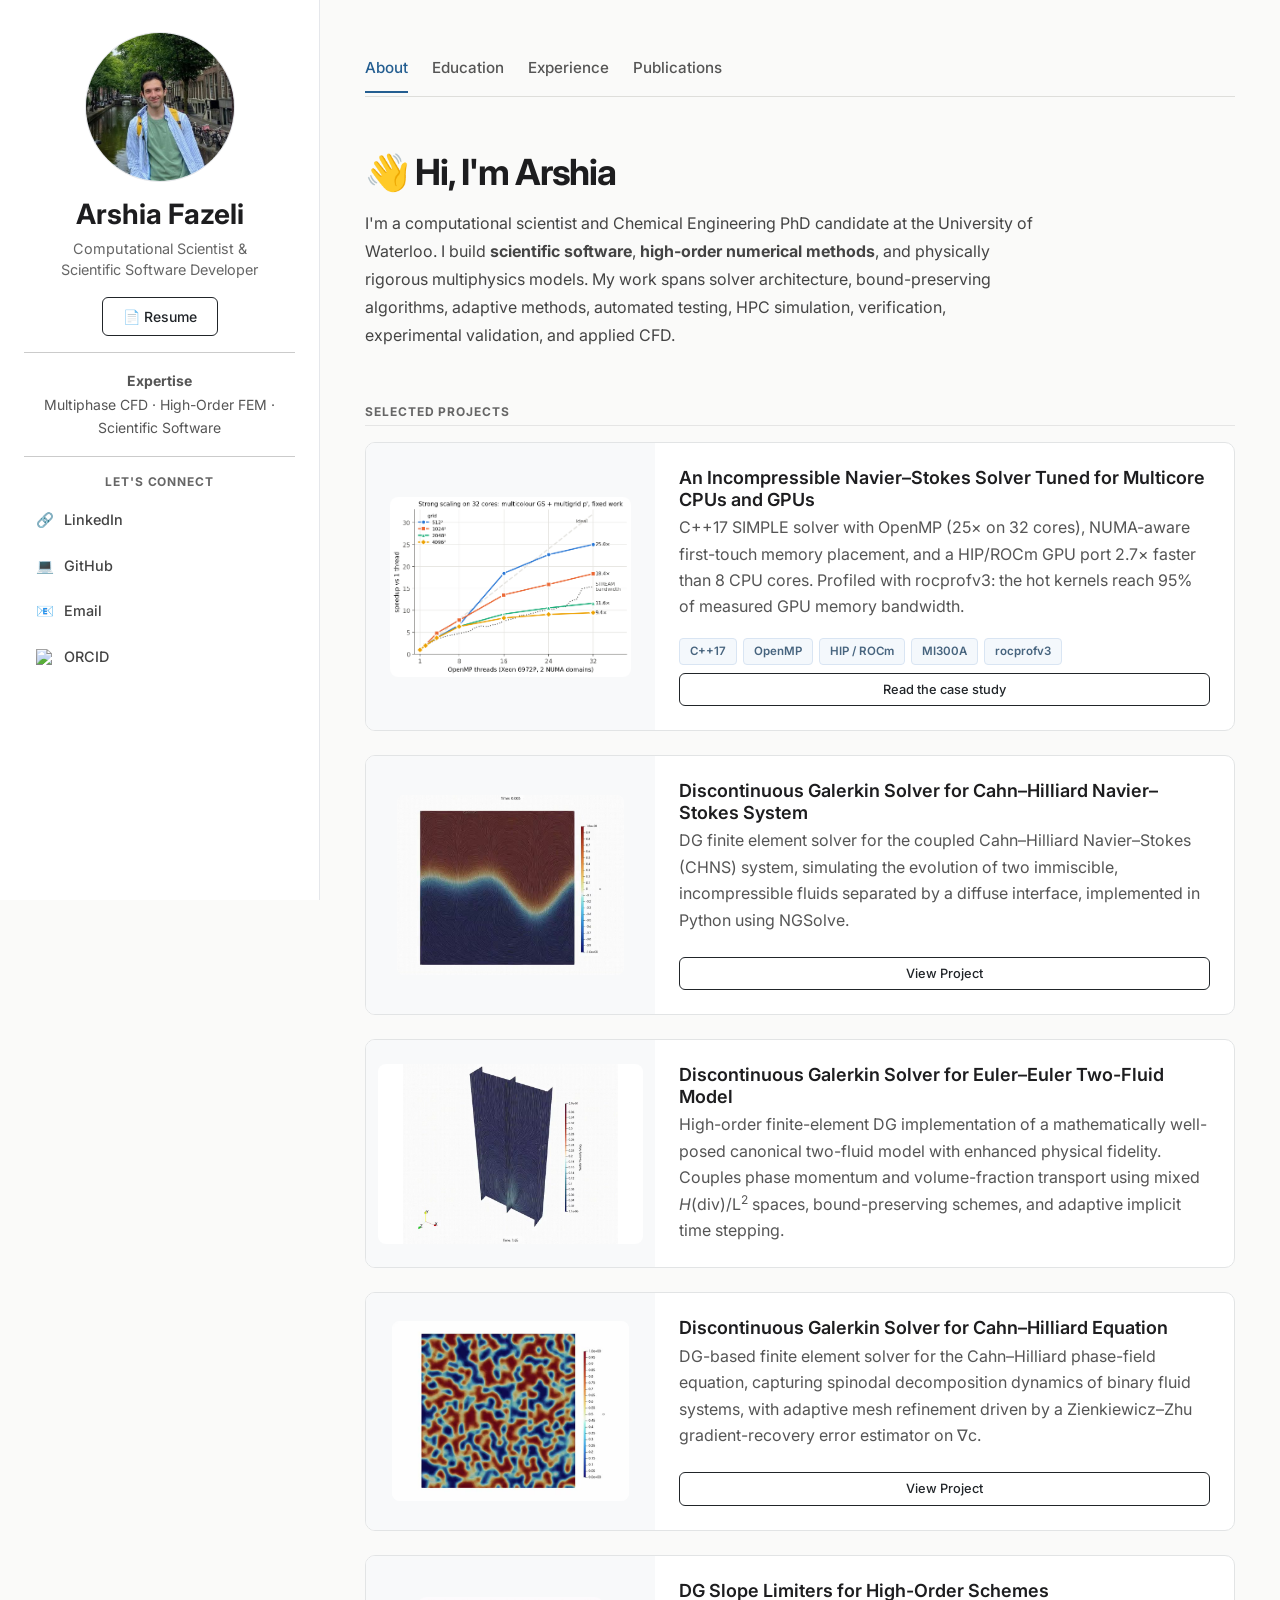
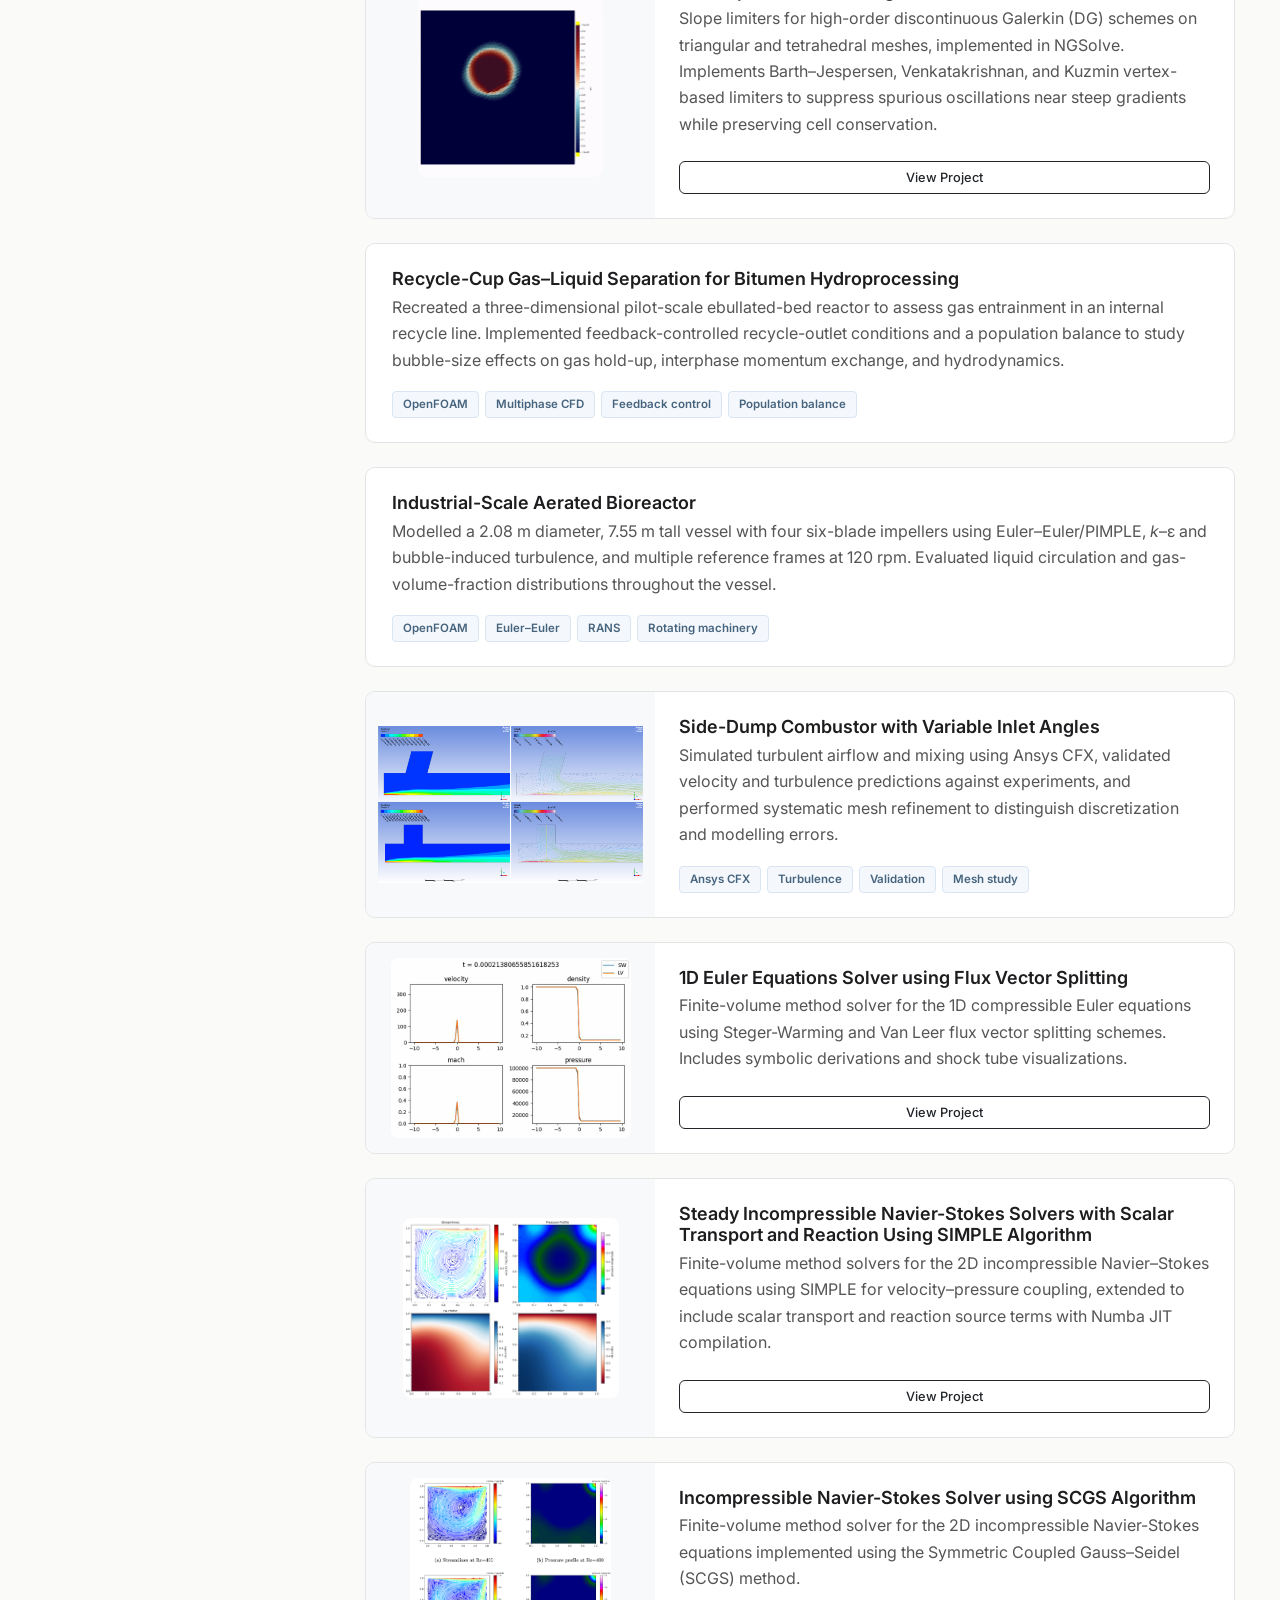
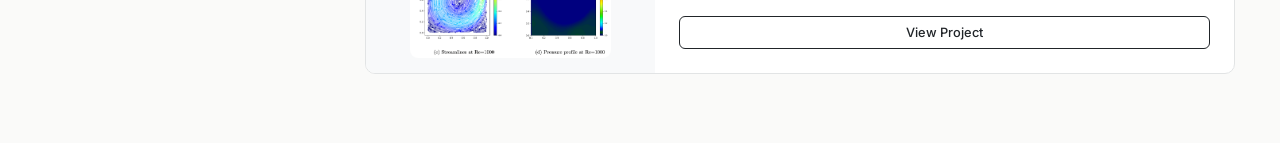
==== commit af680469: "Add SIMPLE CPU/GPU HPC case study" ====
--- a/index.html
+++ b/index.html
@@ -127,15 +127,24 @@
 
                         <h6 class="section-label mt-4 mb-3">Selected Projects</h6>
 
-                        <!-- OpenCMP -->
-                        <div class="card mb-3 featured-project">
-                                    <div class="card-body text-project-body">
-                                        <h5 class="card-title">Euler–Euler and Turbulence Capabilities for OpenCMP</h5>
-                                        <p class="card-text">Developed an <em>H</em>(div)-conforming DG two-fluid solver, a high-Reynolds-number <em>k</em>–ε RANS model with wall functions, and bound-preserving high-order DG limiters. Contributions include engineering-correlation inlet defaults, tutorials, and automated tests.</p>
-                                        <div class="project-tags"><span>Python</span><span>NGSolve</span><span>DG-FEM</span><span>Open source</span></div>
-                                        <a href="https://github.com/uw-comphys/opencmp" target="_blank"
-                                           class="btn btn-outline-dark btn-rounded btn-sm mt-3">View OpenCMP</a>
-                                    </div>
+                        <!-- SIMPLE on CPU and GPU (HPC) -->
+                        <div class="card mb-3">
+                            <div class="row g-0">
+                                <div class="col-md-4 project-img-wrap">
+                                    <a href="simple-hpc.html">
+                                        <img src="assets/simple-hpc/cpu_scaling.png" class="project-img" loading="lazy" decoding="async"
+                                             alt="Strong-scaling speedup of the SIMPLE solver on 32 CPU cores">
+                                    </a>
+                                </div>
+                                <div class="col-md-8">
+                                    <div class="card-body">
+                                        <h5 class="card-title">An Incompressible Navier&ndash;Stokes Solver Tuned for Multicore CPUs and GPUs</h5>
+                                        <p class="card-text">C++17 SIMPLE solver with OpenMP (25× on 32 cores), NUMA-aware first-touch memory placement, and a HIP/ROCm GPU port 2.7× faster than 8 CPU cores. Profiled with rocprofv3: the hot kernels reach 95% of measured GPU memory bandwidth.</p>
+                                        <div class="project-tags"><span>C++17</span><span>OpenMP</span><span>HIP / ROCm</span><span>MI300A</span><span>rocprofv3</span></div>
+                                        <a href="simple-hpc.html" class="btn btn-outline-dark btn-rounded btn-sm mt-2">Read the case study</a>
+                                    </div>
+                                </div>
+                            </div>
                         </div>
 
                         <!-- CHNS DG solver -->
@@ -393,7 +402,7 @@
                                 <ul class="mt-2">
                                     <li>Developed a mathematically well-posed canonical two-fluid model with enhanced physical fidelity, eliminating the mesh-dependent instability of conventional formulations.</li>
                                     <li>Designed a high-order finite-element DG solver with bound-preserving schemes, coupled phase transport, interphase-force and turbulence closures, and adaptive implicit time stepping.</li>
-                                    <li>Verified accuracy with manufactured solutions and validated 3D gas–liquid and liquid–liquid predictions against three independent experimental datasets on national HPC clusters.</li>
+                                    <li>Verified accuracy with manufactured solutions and validated 3D gas–liquid and liquid–liquid predictions against three independent experimental datasets on HPC clusters.</li>
                                 </ul>
                             </div>
                         </div>
--- a/style.css
+++ b/style.css
@@ -3,7 +3,7 @@
    =========================== */
 body {
     font-family: 'Inter', -apple-system, BlinkMacSystemFont, "Segoe UI", Roboto, "Helvetica Neue", Arial, sans-serif;
-    background: #eef2f6;
+    background: #fafaf9;
     color: #333;
 }
 
@@ -31,8 +31,7 @@
     width: 150px;
     height: 150px;
     object-fit: cover;
-    border: 3px solid #e5e7eb;
-    box-shadow: 0 4px 12px rgba(0, 0, 0, 0.1);
+    border: 1px solid #e5e7eb;
 }
 
 .subtitle {
@@ -50,7 +49,7 @@
 
 .connect-label {
     font-size: 0.75rem;
-    color: #aaa;
+    color: #666;
     text-transform: uppercase;
     letter-spacing: 0.08em;
     margin-bottom: 10px;
@@ -70,30 +69,29 @@
     display: flex;
     align-items: center;
     gap: 10px;
-    padding: 9px 16px;
-    border-radius: 30px;
-    background-color: #f5f5f7;
-    border: 1px solid #e0e0e0;
-    color: #333;
+    padding: 8px 12px;
+    color: #444;
     text-decoration: none;
-    font-size: 0.875rem;
+    font-size: 0.9rem;
     font-weight: 500;
-    transition: all 0.2s ease;
 }
 
 .social-link:hover {
-    background-color: #0071e3;
-    color: #ffffff;
-    border-color: #0071e3;
-    transform: translateX(4px);
-    text-decoration: none;
+    color: #245e91;
+    text-decoration: underline;
+    text-underline-offset: 4px;
+}
+
+:where(a, button):focus-visible {
+    outline: 2px solid #245e91;
+    outline-offset: 4px;
 }
 
 /* ===========================
    Buttons
    =========================== */
 .btn-rounded {
-    border-radius: 30px;
+    border-radius: 6px;
     padding: 8px 20px;
     font-size: 0.875rem;
     font-weight: 500;
@@ -116,43 +114,46 @@
    Main Content Area
    =========================== */
 .main-content {
-    background:
-        radial-gradient(circle at 92% 4%, rgba(0, 113, 227, 0.08), transparent 24rem),
-        #eef2f6;
+    background: #fafaf9;
     min-height: 100vh;
 }
 
+.main-content.p-4 {
+    padding: clamp(1.25rem, 3.5vw, 3.5rem) !important;
+}
+
+.main-content > .nav-tabs,
+.main-content > .tab-content {
+    max-width: 960px;
+    margin-left: auto;
+    margin-right: auto;
+}
+
 /* ===========================
    Navigation Tabs
    =========================== */
 .nav-tabs {
-    border-bottom: none;
-    gap: 8px;
+    border-bottom: 1px solid #dededb;
+    gap: 4px 24px;
     flex-wrap: wrap;
 }
 
 .nav-tabs .nav-link {
-    border-radius: 30px;
-    padding: 8px 20px;
-    background-color: #ffffff;
-    border: 1px solid #e0e0e0;
-    color: #555;
-    font-size: 0.875rem;
+    border-radius: 0;
+    padding: 10px 0;
+    background: transparent;
+    border: none;
+    border-bottom: 2px solid transparent;
+    color: #555;
+    font-size: 0.95rem;
     font-weight: 500;
-    transition: all 0.2s ease;
-}
-
-.nav-tabs .nav-link:hover {
-    background-color: #e8f0fe;
-    color: #0071e3;
-    border-color: #c7d9fb;
-}
-
+}
+
+.nav-tabs .nav-link:hover,
 .nav-tabs .nav-link.active {
-    background-color: #0071e3;
-    color: #ffffff;
-    border-color: #0071e3;
-    box-shadow: 0 4px 12px rgba(0, 113, 227, 0.3);
+    background: transparent;
+    color: #245e91;
+    border-color: #245e91;
 }
 
 /* ===========================
@@ -163,51 +164,38 @@
     padding: 0;
 }
 
-.tab-pane.show {
-    animation: fadeInUp 0.2s ease;
-}
-
-@keyframes fadeInUp {
-    from { opacity: 0; transform: translateY(6px); }
-    to   { opacity: 1; transform: translateY(0); }
-}
-
 /* ===========================
    Cards
    =========================== */
 .card {
-    border: none;
-    border-radius: 14px;
-    box-shadow: 0 2px 8px rgba(0, 0, 0, 0.07);
+    border: 1px solid #e2e4e5;
+    border-radius: 10px;
     background-color: #ffffff;
     overflow: hidden;
-    transition: transform 0.2s ease, box-shadow 0.2s ease;
-    margin-bottom: 16px;
-}
-
-.card:hover {
-    transform: translateY(-2px);
-    box-shadow: 0 6px 20px rgba(0, 0, 0, 0.11);
+    margin-bottom: 24px;
+}
+
+.card.mb-3 {
+    margin-bottom: 24px !important;
 }
 
 .featured-project {
-    border: 1px solid #cfe0f5;
-    box-shadow: 0 8px 26px rgba(0, 79, 144, 0.1);
+    border-color: #b8ccdd;
 }
 
 .experience-featured {
-    border-left: 4px solid #0071e3;
+    border-left: 4px solid #245e91;
 }
 
 .card-body {
-    padding: 1.25rem 1.5rem;
+    padding: 1.5rem;
     display: flex;
     flex-direction: column;
     justify-content: center;
 }
 
 .card-title {
-    font-size: 1.05rem;
+    font-size: 1.125rem;
     font-weight: 600;
     color: #1d1d1f;
     margin-bottom: 4px;
@@ -218,13 +206,13 @@
 }
 
 .card-text {
-    font-size: 0.9rem;
+    font-size: 1rem;
     color: #555;
     line-height: 1.65;
 }
 
 ul li {
-    font-size: 0.9rem;
+    font-size: 1rem;
     color: #555;
     line-height: 1.7;
     margin-bottom: 4px;
@@ -233,7 +221,7 @@
 /* Date badge on education / experience cards */
 .date-badge {
     font-size: 0.78rem;
-    color: #888;
+    color: #666;
     background-color: #f5f5f7;
     padding: 4px 12px;
     border-radius: 20px;
@@ -280,7 +268,7 @@
 .project-tags span {
     padding: 4px 10px;
     border: 1px solid #d9e5f3;
-    border-radius: 999px;
+    border-radius: 4px;
     background: #f4f8fc;
     color: #47647e;
     font-size: 0.72rem;
@@ -291,13 +279,13 @@
    Publications
    =========================== */
 .pub-card {
-    border-left: 4px solid #0071e3;
+    border-left: 4px solid #245e91;
 }
 
 .badge-journal {
     display: inline-block;
     background-color: #e8f0fe;
-    color: #0071e3;
+    color: #245e91;
     font-size: 0.8rem;
     font-weight: 600;
     padding: 5px 14px;
@@ -331,7 +319,7 @@
     font-weight: 700;
     text-transform: uppercase;
     letter-spacing: 0.08em;
-    color: #888;
+    color: #666;
     border-bottom: 1px solid #e5e5e5;
     padding-bottom: 6px;
 }
@@ -371,18 +359,24 @@
    About Section
    =========================== */
 .about-intro-card {
-    border-left: 4px solid #0071e3;
-    background: linear-gradient(135deg, #ffffff 0%, #f0f6ff 100%);
+    border: none;
+    background: transparent;
+}
+
+.about-intro-card .card-body {
+    padding: 1.5rem 0 2rem;
 }
 
 .about-greeting {
-    font-size: 1.4rem;
+    font-size: clamp(1.75rem, 3vw, 2.25rem);
+    letter-spacing: -0.035em;
     font-weight: 700;
     color: #1d1d1f;
     margin-bottom: 10px;
 }
 
 .about-intro {
+    max-width: 68ch;
     font-size: 1rem;
     color: #444;
     line-height: 1.75;
@@ -411,7 +405,7 @@
 }
 
 .about-build-icon {
-    color: #0071e3;
+    color: #245e91;
     font-weight: 700;
     flex-shrink: 0;
     margin-top: 1px;
@@ -428,7 +422,7 @@
 .skills-label {
     font-size: 0.78rem;
     font-weight: 600;
-    color: #999;
+    color: #666;
     text-transform: uppercase;
     letter-spacing: 0.06em;
     min-width: 130px;
@@ -444,7 +438,7 @@
 
 .skill-chip {
     background-color: #f0f6ff;
-    color: #0071e3;
+    color: #245e91;
     font-size: 0.8rem;
     font-weight: 500;
     padding: 4px 14px;
@@ -455,7 +449,7 @@
 /* ===========================
    Responsive
    =========================== */
-@media (max-width: 768px) {
+@media (max-width: 767.98px) {
     .sidebar {
         position: relative;
         height: auto;
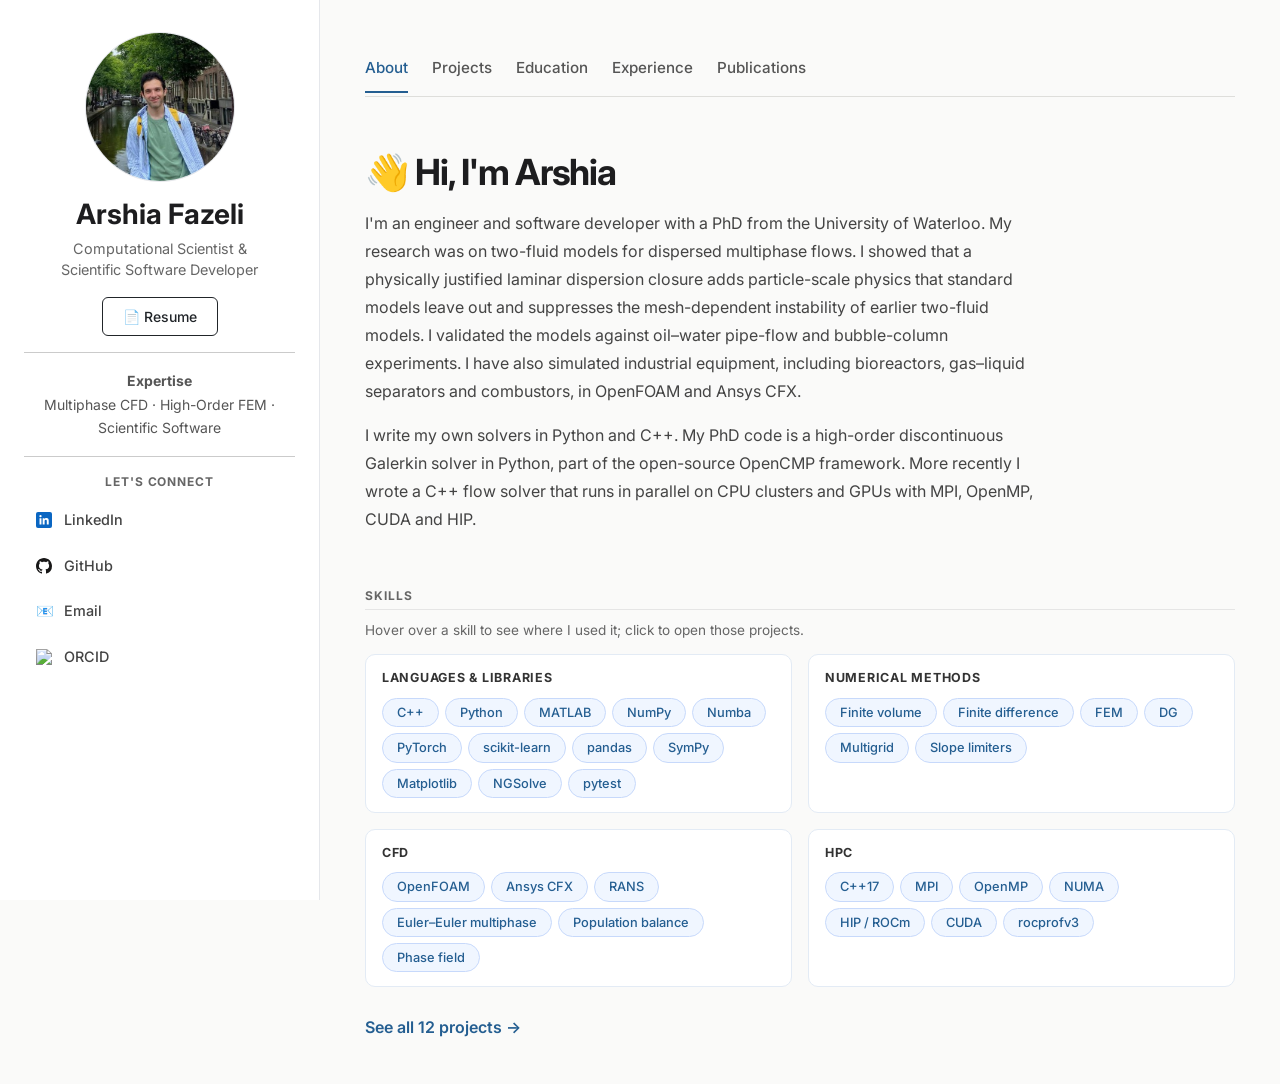
==== commit 9801e959: "Add lbmtorch and simple-hpc updates" ====
--- a/index.html
+++ b/index.html
@@ -23,7 +23,7 @@
       "@type": "Person",
       "name": "Arshia Fazeli",
       "url": "https://arfazeli.github.io/",
-      "jobTitle": "PhD Candidate in Chemical Engineering",
+      "jobTitle": "Scientific Software Developer",
       "affiliation": {
         "@type": "CollegeOrUniversity",
         "name": "University of Waterloo"
@@ -40,6 +40,46 @@
     <link href="https://cdn.jsdelivr.net/npm/bootstrap@5.3.0/dist/css/bootstrap.min.css" rel="stylesheet">
     <link href="https://fonts.googleapis.com/css2?family=Inter:wght@400;500;600;700&amp;display=swap" rel="stylesheet">
     <link rel="stylesheet" href="style.css">
+    <style>
+        /* project navigation */
+        .filter-bar { display: flex; flex-wrap: wrap; gap: 8px; margin-bottom: 1.5rem; }
+        .filter-chip { border: 1px solid #d9e5f3; background: #fff; color: #47647e; font-size: .85rem; font-weight: 600;
+            padding: 6px 14px; border-radius: 20px; transition: all .15s ease; }
+        .filter-chip:hover { border-color: #245e91; color: #245e91; }
+        .filter-chip.active { background: #245e91; border-color: #245e91; color: #fff; }
+        .chip-count { font-weight: 500; opacity: .7; margin-left: 2px; }
+        .compact-card { margin-bottom: 0 !important; }
+        .compact-card .card-body { justify-content: flex-start; padding: 1rem 1.1rem 1.2rem; }
+        .compact-card .card-title { font-size: 1rem; line-height: 1.35; }
+        .compact-card .card-text { font-size: .9rem; line-height: 1.55; margin-bottom: .6rem; }
+        .compact-media-wrap { background: #f8f9fa; padding: 10px; }
+        .compact-media { width: 100%; height: 140px; object-fit: contain; border-radius: 6px; display: block; background: #fff; }
+        .compact-placeholder { display: flex; align-items: center; justify-content: center;
+            background: linear-gradient(135deg, #eef3f9, #dfe9f4); color: #47647e; font-size: .8rem; font-weight: 600; letter-spacing: .03em; }
+        .compact-link { font-size: .85rem; font-weight: 600; color: #245e91; text-decoration: none; margin-top: .75rem; }
+        .compact-link:hover { text-decoration: underline; }
+        .see-all { display: inline-block; font-weight: 600; color: #245e91; text-decoration: none; margin-top: .25rem; }
+        .see-all:hover { text-decoration: underline; }
+        .theme-shortcuts { margin-top: .9rem; font-size: .85rem; color: #666; display: flex; flex-wrap: wrap; gap: 6px 14px; }
+        .theme-shortcuts a { color: #47647e; text-decoration: none; border-bottom: 1px dotted #9fb3c8; }
+        .theme-shortcuts a:hover { color: #245e91; }
+        .project-item.is-hidden { display: none !important; }
+        .filter-empty { color: #666; }
+        .skills-hint { font-size: .85rem; color: #666; margin: -.4rem 0 .9rem; }
+        .skill-chip.has-proj { position: relative; cursor: pointer; }
+        .skill-chip.has-proj:hover, .skill-chip.has-proj:focus-visible { background: #245e91; color: #fff; border-color: #245e91; }
+        .skill-pop { display: none; position: absolute; top: calc(100% + 6px); left: 0; z-index: 20; width: max-content; max-width: 280px;
+            background: #fff; color: #333; border: 1px solid #d9e5f3; border-radius: 8px; box-shadow: 0 6px 18px rgba(0,0,0,.12);
+            padding: 8px 12px; text-align: left; font-size: .82rem; line-height: 1.45; white-space: normal; }
+        .skill-pop b { display: block; color: #666; font-size: .72rem; text-transform: uppercase; letter-spacing: .05em; margin-bottom: 2px; }
+        .skill-pop span { display: block; }
+        .skill-pop span + span { margin-top: 4px; }
+        .skill-box { background: #fff; border: 1px solid #e3ebf5; border-radius: 10px; padding: 14px 16px; }
+        .skill-box .skills-label { display: block; min-width: 0; padding: 0; margin-bottom: 10px; text-decoration: none; font-weight: 700; color: #333; }
+        .skill-box a.skills-label:hover { color: #245e91; }
+        .skill-boxes > div:nth-child(even) .skill-pop { left: auto; right: 0; }
+        .skill-chip.has-proj:hover .skill-pop, .skill-chip.has-proj:focus-visible .skill-pop { display: block; }
+    </style>
 </head>
 
 <body>
@@ -68,10 +108,10 @@
                 <p class="connect-label"><strong>Let's Connect</strong></p>
                 <div class="social-links">
                     <a href="https://www.linkedin.com/in/arshia-fazeli" target="_blank" class="social-link">
-                        🔗 <span>LinkedIn</span>
+                        <svg viewBox="0 0 24 24" width="16" height="16" aria-hidden="true" style="vertical-align:middle;margin-right:2px"><rect width="24" height="24" rx="3" fill="#0A66C2"/><path fill="#fff" d="M5.3 9.3h2.9v9.4H5.3zM6.75 4.6a1.7 1.7 0 1 1 0 3.4 1.7 1.7 0 0 1 0-3.4zM10 9.3h2.8v1.3h.04c.39-.74 1.34-1.52 2.76-1.52 2.95 0 3.5 1.94 3.5 4.47v5.15h-2.9v-4.57c0-1.09-.02-2.49-1.52-2.49-1.52 0-1.75 1.19-1.75 2.41v4.65H10z"/></svg> <span>LinkedIn</span>
                     </a>
                     <a href="https://github.com/arfazeli" target="_blank" class="social-link">
-                        💻 <span>GitHub</span>
+                        <svg viewBox="0 0 16 16" width="16" height="16" aria-hidden="true" style="vertical-align:middle;margin-right:2px"><path fill="#181717" d="M8 0C3.58 0 0 3.58 0 8c0 3.54 2.29 6.53 5.47 7.59.4.07.55-.17.55-.38 0-.19-.01-.82-.01-1.49-2.01.37-2.53-.49-2.69-.94-.09-.23-.48-.94-.82-1.13-.28-.15-.68-.52-.01-.53.63-.01 1.08.58 1.23.82.72 1.21 1.87.87 2.33.66.07-.52.28-.87.51-1.07-1.78-.2-3.64-.89-3.64-3.95 0-.87.31-1.59.82-2.15-.08-.2-.36-1.02.08-2.12 0 0 .67-.21 2.2.82.64-.18 1.32-.27 2-.27.68 0 1.36.09 2 .27 1.53-1.04 2.2-.82 2.2-.82.44 1.1.16 1.92.08 2.12.51.56.82 1.27.82 2.15 0 3.07-1.87 3.75-3.65 3.95.29.25.54.73.54 1.48 0 1.07-.01 1.93-.01 2.2 0 .21.15.46.55.38A8.013 8.013 0 0 0 16 8c0-4.42-3.58-8-8-8z"/></svg> <span>GitHub</span>
                     </a>
                     <a href="mailto:fazeliarshia@gmail.com" class="social-link">
                         📧 <span>Email</span>
@@ -90,6 +130,11 @@
                         <button class="nav-link active" id="about-tab" data-bs-toggle="tab"
                             data-bs-target="#about" type="button" role="tab"
                             aria-controls="about" aria-selected="true">About</button>
+                    </li>
+                    <li class="nav-item" role="presentation">
+                        <button class="nav-link" id="projects-tab" data-bs-toggle="tab"
+                            data-bs-target="#projects" type="button" role="tab"
+                            aria-controls="projects" aria-selected="false">Projects</button>
                     </li>
                     <li class="nav-item" role="presentation">
                         <button class="nav-link" id="education-tab" data-bs-toggle="tab"
@@ -115,217 +160,238 @@
                         <div class="card about-intro-card">
                             <div class="card-body">
                                 <p class="about-greeting">👋 Hi, I'm Arshia</p>
+                                <p class="about-intro mb-3">
+                                    I'm an engineer and software developer with a PhD from the University of Waterloo. My research
+                                    was on two-fluid models for dispersed multiphase flows. I showed that a physically justified
+                                    laminar dispersion closure adds particle-scale physics that standard models leave out and suppresses
+                                    the mesh-dependent instability of earlier two-fluid models. I validated the models against
+                                    oil&ndash;water pipe-flow and bubble-column experiments. I have also simulated
+                                    industrial equipment, including bioreactors, gas&ndash;liquid separators and combustors,
+                                    in OpenFOAM and Ansys CFX.
+                                </p>
                                 <p class="about-intro">
-                                    I'm a computational scientist and Chemical Engineering PhD candidate at the University of Waterloo.
-                                    I build <strong>scientific software</strong>, <strong>high-order numerical methods</strong>,
-                                    and physically rigorous multiphysics models. My work spans solver architecture,
-                                    bound-preserving algorithms, adaptive methods, automated testing, HPC simulation,
-                                    verification, experimental validation, and applied CFD.
+                                    I write my own solvers in Python and C++. My PhD code is a high-order discontinuous Galerkin
+                                    solver in Python, part of the open-source OpenCMP framework. More recently I wrote a C++ flow
+                                    solver that runs in parallel on CPU clusters and GPUs with MPI, OpenMP, CUDA and HIP.
                                 </p>
                             </div>
                         </div>
 
-                        <h6 class="section-label mt-4 mb-3">Selected Projects</h6>
-
-                        <!-- SIMPLE on CPU and GPU (HPC) -->
-                        <div class="card mb-3">
-                            <div class="row g-0">
-                                <div class="col-md-4 project-img-wrap">
-                                    <a href="simple-hpc.html">
-                                        <img src="assets/simple-hpc/cpu_scaling.png" class="project-img" loading="lazy" decoding="async"
-                                             alt="Strong-scaling speedup of the SIMPLE solver on 32 CPU cores">
-                                    </a>
-                                </div>
-                                <div class="col-md-8">
-                                    <div class="card-body">
-                                        <h5 class="card-title">An Incompressible Navier&ndash;Stokes Solver Tuned for Multicore CPUs and GPUs</h5>
-                                        <p class="card-text">C++17 SIMPLE solver with OpenMP (25× on 32 cores), NUMA-aware first-touch memory placement, and a HIP/ROCm GPU port 2.7× faster than 8 CPU cores. Profiled with rocprofv3: the hot kernels reach 95% of measured GPU memory bandwidth.</p>
-                                        <div class="project-tags"><span>C++17</span><span>OpenMP</span><span>HIP / ROCm</span><span>MI300A</span><span>rocprofv3</span></div>
-                                        <a href="simple-hpc.html" class="btn btn-outline-dark btn-rounded btn-sm mt-2">Read the case study</a>
-                                    </div>
-                                </div>
-                            </div>
-                        </div>
-
-                        <!-- CHNS DG solver -->
-                        <div class="card mb-3">
-                            <div class="row g-0">
-                                <div class="col-md-4 project-img-wrap">
-                                    <a href="https://github.com/arfazeli/CHNS_DG_solver" target="_blank">
-                                        <video class="project-img project-video lazy-video" autoplay muted loop playsinline preload="none"
-                                               poster="assets/chns-poster.jpg" aria-label="CHNS solver sample output">
-                                            <source data-src="assets/chns.mp4" type="video/mp4">
-                                        </video>
-                                    </a>
-                                </div>
-                                <div class="col-md-8">
-                                    <div class="card-body">
-                                        <h5 class="card-title">Discontinuous Galerkin Solver for Cahn–Hilliard Navier–Stokes System</h5>
-                                        <p class="card-text">DG finite element solver for the coupled Cahn–Hilliard Navier–Stokes (CHNS) system, simulating the evolution of two immiscible, incompressible fluids separated by a diffuse interface, implemented in Python using NGSolve.</p>
-                                        <a href="https://github.com/arfazeli/CHNS_DG_solver" target="_blank"
-                                        class="btn btn-outline-dark btn-rounded btn-sm mt-2">View Project</a>
-                                    </div>
-                                </div>
-                            </div>
-                        </div>
-
-                        <!-- TFM DG solver -->
-                        <div class="card mb-3">
-                            <div class="row g-0">
-                                <div class="col-md-4 project-img-wrap">
-                                    <video class="project-img project-video lazy-video" autoplay muted loop playsinline preload="none"
-                                           poster="assets/tfm-poster.jpg" aria-label="DG two-fluid solver animation">
-                                        <source data-src="assets/tfm.mp4" type="video/mp4">
-                                    </video>
-                                </div>
-                                <div class="col-md-8">
-                                    <div class="card-body">
-                                        <h5 class="card-title">Discontinuous Galerkin Solver for Euler–Euler Two-Fluid Model</h5>
-                                        <p class="card-text">High-order finite-element DG implementation of a mathematically well-posed canonical two-fluid model with enhanced physical fidelity. Couples phase momentum and volume-fraction transport using mixed <em>H</em>(div)/L<sup>2</sup> spaces, bound-preserving schemes, and adaptive implicit time stepping.</p>
-                                    </div>
-                                </div>
-                            </div>
-                        </div>
-
-                        <!-- CH DG solver -->
-                        <div class="card mb-3">
-                            <div class="row g-0">
-                                <div class="col-md-4 project-img-wrap">
-                                    <a href="https://github.com/arfazeli/CH_DG_solver" target="_blank">
-                                        <video class="project-img project-video lazy-video" autoplay muted loop playsinline preload="none"
-                                               poster="assets/ch-poster.jpg" aria-label="Cahn–Hilliard solver sample output">
-                                            <source data-src="assets/ch.mp4" type="video/mp4">
-                                        </video>
-                                    </a>
-                                </div>
-                                <div class="col-md-8">
-                                    <div class="card-body">
-                                        <h5 class="card-title">Discontinuous Galerkin Solver for Cahn–Hilliard Equation</h5>
-                                        <p class="card-text">DG-based finite element solver for the Cahn–Hilliard phase-field equation, capturing spinodal decomposition dynamics of binary fluid systems, with adaptive mesh refinement driven by a Zienkiewicz–Zhu gradient-recovery error estimator on ∇c.</p>
-                                        <a href="https://github.com/arfazeli/CH_DG_solver" target="_blank"
-                                        class="btn btn-outline-dark btn-rounded btn-sm mt-2">View Project</a>
-                                    </div>
-                                </div>
-                            </div>
-                        </div>
-
-                        <!-- DG Limiters -->
-                        <div class="card mb-3">
-                            <div class="row g-0">
-                                <div class="col-md-4 project-img-wrap">
-                                    <a href="https://github.com/arfazeli/DG_limiters" target="_blank">
-                                        <img src="assets/dg-limiter.gif" class="project-img" loading="lazy" decoding="async"
-                                             alt="Kuzmin slope limiter animation">
-                                    </a>
-                                </div>
-                                <div class="col-md-8">
+                        <h6 class="section-label mt-4 mb-3">Skills</h6>
+                        <p class="skills-hint">Hover over a skill to see where I used it; click to open those projects.</p>
+                        <div class="row g-3 mb-4 skill-boxes">
+                            <div class="col-md-6">
+                                <div class="skill-box h-100">
+                                    <span class="skills-label">Languages &amp; libraries</span>
+                                    <div class="skills-chips"><button type="button" class="skill-chip has-proj" data-p="simple-hpc">C++</button><button type="button" class="skill-chip has-proj" data-p="lbmtorch chns tfm ch limiters euler1d simple-py scgs">Python</button><span class="skill-chip">MATLAB</span><button type="button" class="skill-chip has-proj" data-p="euler1d simple-py scgs">NumPy</button><button type="button" class="skill-chip has-proj" data-p="simple-py">Numba</button><button type="button" class="skill-chip has-proj" data-p="lbmtorch">PyTorch</button><span class="skill-chip">scikit-learn</span><span class="skill-chip">pandas</span><span class="skill-chip">SymPy</span><span class="skill-chip">Matplotlib</span><button type="button" class="skill-chip has-proj" data-p="chns tfm ch limiters">NGSolve</button><span class="skill-chip">pytest</span></div>
+                                </div>
+                            </div>
+                            <div class="col-md-6">
+                                <div class="skill-box h-100">
+                                    <a class="skills-label" href="#/projects/dg" data-goto="dg">Numerical methods</a>
+                                    <div class="skills-chips"><button type="button" class="skill-chip has-proj" data-p="simple-hpc euler1d simple-py scgs">Finite volume</button><span class="skill-chip">Finite difference</span><button type="button" class="skill-chip has-proj" data-p="chns tfm ch limiters">FEM</button><button type="button" class="skill-chip has-proj" data-p="chns tfm ch limiters">DG</button><button type="button" class="skill-chip has-proj" data-p="simple-hpc">Multigrid</button><button type="button" class="skill-chip has-proj" data-p="limiters">Slope limiters</button></div>
+                                </div>
+                            </div>
+                            <div class="col-md-6">
+                                <div class="skill-box h-100">
+                                    <a class="skills-label" href="#/projects/industrial" data-goto="industrial">CFD</a>
+                                    <div class="skills-chips"><button type="button" class="skill-chip has-proj" data-p="recycle bioreactor">OpenFOAM</button><button type="button" class="skill-chip has-proj" data-p="combustor">Ansys CFX</button><button type="button" class="skill-chip has-proj" data-p="bioreactor">RANS</button><button type="button" class="skill-chip has-proj" data-p="tfm bioreactor">Euler&ndash;Euler multiphase</button><button type="button" class="skill-chip has-proj" data-p="recycle">Population balance</button><button type="button" class="skill-chip has-proj" data-p="chns ch">Phase field</button></div>
+                                </div>
+                            </div>
+                            <div class="col-md-6">
+                                <div class="skill-box h-100">
+                                    <a class="skills-label" href="#/projects/hpc" data-goto="hpc">HPC</a>
+                                    <div class="skills-chips"><button type="button" class="skill-chip has-proj" data-p="simple-hpc">C++17</button><button type="button" class="skill-chip has-proj" data-p="simple-hpc">MPI</button><button type="button" class="skill-chip has-proj" data-p="simple-hpc">OpenMP</button><button type="button" class="skill-chip has-proj" data-p="simple-hpc">NUMA</button><button type="button" class="skill-chip has-proj" data-p="simple-hpc">HIP / ROCm</button><button type="button" class="skill-chip has-proj" data-p="simple-hpc lbmtorch">CUDA</button><button type="button" class="skill-chip has-proj" data-p="simple-hpc">rocprofv3</button></div>
+                                </div>
+                            </div>
+                        </div>
+
+                        <a href="#/projects" class="see-all" data-goto="all">See all 12 projects →</a>
+                    </div>
+
+                    <!-- ── Projects Tab ── -->
+                    <div class="tab-pane fade" id="projects" role="tabpanel" aria-labelledby="projects-tab">
+                        <div class="filter-bar" role="group" aria-label="Filter projects by theme">
+                            <button type="button" class="filter-chip active" data-filter="all" aria-pressed="true">All <span class="chip-count"></span></button>
+                            <button type="button" class="filter-chip" data-filter="hpc" aria-pressed="false">HPC &amp; performance <span class="chip-count"></span></button>
+                            <button type="button" class="filter-chip" data-filter="sciml" aria-pressed="false">Scientific ML <span class="chip-count"></span></button>
+                            <button type="button" class="filter-chip" data-filter="dg" aria-pressed="false">High-order DG <span class="chip-count"></span></button>
+                            <button type="button" class="filter-chip" data-filter="industrial" aria-pressed="false">Industrial CFD <span class="chip-count"></span></button>
+                            <button type="button" class="filter-chip" data-filter="foundations" aria-pressed="false">Foundational solvers <span class="chip-count"></span></button>
+                        </div>
+
+                        <div id="compact-group">
+                        <div class="row g-3">
+                            <div class="col-sm-6 col-lg-4 project-item" data-id="tfm" data-theme="dg">
+                                <div class="card compact-card h-100">
+                                    <div class="compact-media-wrap">
+                                <video class="compact-media lazy-video" autoplay muted loop playsinline preload="none" poster="assets/tfm-poster.jpg" aria-label="DG Solver for the Euler–Euler Two-Fluid Model">
+                                    <source data-src="assets/tfm.mp4" type="video/mp4">
+                                </video>
+                                    </div>
+                                    <div class="card-body">
+                                        <h5 class="card-title">DG Solver for the Euler–Euler Two-Fluid Model</h5>
+                                        <p class="card-text">Two-fluid model for dispersed flows with H(div)/L² spaces, bound preservation and adaptive implicit time stepping.</p>
+                                        <div class="project-tags"><span>NGSolve</span><span>DG-FEM</span><span>Multiphase</span></div>
+                                        <p class="card-text small text-muted mb-0 mt-2">Implemented in OpenCMP.</p>
+                                        <a href="https://github.com/uw-comphys/opencmp" target="_blank" rel="noopener" class="compact-link">OpenCMP on GitHub →</a>
+                                    </div>
+                                </div>
+                            </div>
+                            <div class="col-sm-6 col-lg-4 project-item" data-id="simple-hpc" data-theme="hpc">
+                                <div class="card compact-card h-100">
+                                    <div class="compact-media-wrap">
+                                <a href="simple-hpc.html"><img src="assets/simple-hpc/cpu_scaling.png" class="compact-media" loading="lazy" decoding="async" alt="Strong-scaling speedup of the SIMPLE solver on 32 CPU cores"></a>
+                                    </div>
+                                    <div class="card-body">
+                                        <h5 class="card-title">An Incompressible Navier&ndash;Stokes Solver Tuned for CPU Clusters and GPUs</h5>
+                                        <p class="card-text">C++17 SIMPLE solver with OpenMP, hybrid MPI+OpenMP to 8 nodes (9.2&times;), and one GPU source for AMD MI300A and NVIDIA H100, bit-identical to the CPU.</p>
+                                        <div class="project-tags"><span>C++17</span><span>MPI</span><span>OpenMP</span><span>HIP / ROCm</span><span>CUDA</span></div>
+                                        <div class="d-flex flex-wrap column-gap-3"><a href="simple-hpc.html" class="compact-link">Case study →</a><a href="https://github.com/arfazeli/simple-hpc" target="_blank" rel="noopener" class="compact-link">View on GitHub →</a></div>
+                                    </div>
+                                </div>
+                            </div>
+                            <div class="col-sm-6 col-lg-4 project-item" data-id="lbmtorch" data-theme="sciml">
+                                <div class="card compact-card h-100">
+                                    <div class="compact-media-wrap">
+                                <a href="lbmtorch.html"><video class="compact-media lazy-video" autoplay muted loop playsinline preload="none" poster="assets/lbmtorch/cylinder-card-poster.jpg" aria-label="Vortex shedding behind a cylinder simulated with lbmtorch">
+                                    <source data-src="assets/lbmtorch/cylinder-card.mp4" type="video/mp4">
+                                </video></a>
+                                    </div>
+                                    <div class="card-body">
+                                        <h5 class="card-title">A Differentiable Lattice Boltzmann Solver for Inverse Problems and Learned Physics</h5>
+                                        <p class="card-text">Differentiable 2D lattice Boltzmann solver in PyTorch: recovers viscosity, reshapes an obstacle for less drag, and trains a neural collision operator.</p>
+                                        <div class="project-tags"><span>PyTorch</span><span>Lattice Boltzmann</span><span>Scientific ML</span></div>
+                                        <div class="d-flex flex-wrap column-gap-3"><a href="lbmtorch.html" class="compact-link">Case study →</a><a href="https://github.com/arfazeli/lbmtorch" target="_blank" rel="noopener" class="compact-link">View on GitHub →</a></div>
+                                    </div>
+                                </div>
+                            </div>
+                            <div class="col-sm-6 col-lg-4 project-item" data-id="chns" data-theme="dg">
+                                <div class="card compact-card h-100">
+                                    <div class="compact-media-wrap">
+                                <a href="https://github.com/arfazeli/CHNS_DG_solver" target="_blank" rel="noopener"><video class="compact-media lazy-video" autoplay muted loop playsinline preload="none" poster="assets/chns-poster.jpg" aria-label="DG Solver for Cahn–Hilliard Navier–Stokes">
+                                    <source data-src="assets/chns.mp4" type="video/mp4">
+                                </video></a>
+                                    </div>
+                                    <div class="card-body">
+                                        <h5 class="card-title">DG Solver for Cahn–Hilliard Navier–Stokes</h5>
+                                        <p class="card-text">Two immiscible fluids separated by a diffuse interface, high-order DG in NGSolve.</p>
+                                        <div class="project-tags"><span>NGSolve</span><span>DG-FEM</span><span>Phase field</span></div>
+                                        <a href="https://github.com/arfazeli/CHNS_DG_solver" target="_blank" rel="noopener" class="compact-link">View on GitHub →</a>
+                                    </div>
+                                </div>
+                            </div>
+                            <div class="col-sm-6 col-lg-4 project-item" data-id="ch" data-theme="dg">
+                                <div class="card compact-card h-100">
+                                    <div class="compact-media-wrap">
+                                <a href="https://github.com/arfazeli/CH_DG_solver" target="_blank" rel="noopener"><video class="compact-media lazy-video" autoplay muted loop playsinline preload="none" poster="assets/ch-poster.jpg" aria-label="DG Solver for the Cahn–Hilliard Equation">
+                                    <source data-src="assets/ch.mp4" type="video/mp4">
+                                </video></a>
+                                    </div>
+                                    <div class="card-body">
+                                        <h5 class="card-title">DG Solver for the Cahn–Hilliard Equation</h5>
+                                        <p class="card-text">Spinodal decomposition with adaptive mesh refinement from a Zienkiewicz–Zhu error estimator.</p>
+                                        <div class="project-tags"><span>NGSolve</span><span>DG-FEM</span><span>AMR</span></div>
+                                        <a href="https://github.com/arfazeli/CH_DG_solver" target="_blank" rel="noopener" class="compact-link">View on GitHub →</a>
+                                    </div>
+                                </div>
+                            </div>
+                            <div class="col-sm-6 col-lg-4 project-item" data-id="limiters" data-theme="dg">
+                                <div class="card compact-card h-100">
+                                    <div class="compact-media-wrap">
+                                <a href="https://github.com/arfazeli/DG_limiters" target="_blank" rel="noopener"><img src="assets/dg-limiter.gif" class="compact-media" loading="lazy" decoding="async" alt="DG Slope Limiters for High-Order Schemes"></a>
+                                    </div>
                                     <div class="card-body">
                                         <h5 class="card-title">DG Slope Limiters for High-Order Schemes</h5>
-                                        <p class="card-text">Slope limiters for high-order discontinuous Galerkin (DG) schemes on triangular and tetrahedral meshes, implemented in NGSolve. Implements Barth–Jespersen, Venkatakrishnan, and Kuzmin vertex-based limiters to suppress spurious oscillations near steep gradients while preserving cell conservation.</p>
-                                        <a href="https://github.com/arfazeli/DG_limiters" target="_blank"
-                                           class="btn btn-outline-dark btn-rounded btn-sm mt-2">View Project</a>
-                                    </div>
-                                </div>
-                            </div>
-                        </div>
-
-                        <!-- Ebullated-bed reactor -->
-                        <div class="card mb-3 applied-project">
-                                    <div class="card-body text-project-body">
-                                        <h5 class="card-title">Recycle-Cup Gas–Liquid Separation for Bitumen Hydroprocessing</h5>
-                                        <p class="card-text">Recreated a three-dimensional pilot-scale ebullated-bed reactor to assess gas entrainment in an internal recycle line. Implemented feedback-controlled recycle-outlet conditions and a population balance to study bubble-size effects on gas hold-up, interphase momentum exchange, and hydrodynamics.</p>
-                                        <div class="project-tags"><span>OpenFOAM</span><span>Multiphase CFD</span><span>Feedback control</span><span>Population balance</span></div>
-                                    </div>
-                        </div>
-
-                        <!-- Aerated bioreactor -->
-                        <div class="card mb-3 applied-project">
-                                    <div class="card-body text-project-body">
+                                        <p class="card-text">Barth–Jespersen, Venkatakrishnan and Kuzmin limiters on triangles and tetrahedra, cell-conservative.</p>
+                                        <div class="project-tags"><span>NGSolve</span><span>DG-FEM</span><span>Limiters</span></div>
+                                        <a href="https://github.com/arfazeli/DG_limiters" target="_blank" rel="noopener" class="compact-link">View on GitHub →</a>
+                                    </div>
+                                </div>
+                            </div>
+                            <div class="col-sm-6 col-lg-4 project-item" data-id="recycle" data-theme="industrial">
+                                <div class="card compact-card h-100">
+                                    <div class="compact-media-wrap">
+                                <div class="compact-media compact-placeholder"><span>OpenFOAM · ebullated bed</span></div>
+                                    </div>
+                                    <div class="card-body">
+                                        <h5 class="card-title">Recycle-Cup Gas–Liquid Separation</h5>
+                                        <p class="card-text">Pilot-scale ebullated-bed reactor: gas entrainment, feedback-controlled outlets and population balance.</p>
+                                        <div class="project-tags"><span>OpenFOAM</span><span>Multiphase CFD</span><span>Population balance</span></div>
+                                        
+                                    </div>
+                                </div>
+                            </div>
+                            <div class="col-sm-6 col-lg-4 project-item" data-id="bioreactor" data-theme="industrial">
+                                <div class="card compact-card h-100">
+                                    <div class="compact-media-wrap">
+                                <div class="compact-media compact-placeholder"><span>OpenFOAM · bioreactor</span></div>
+                                    </div>
+                                    <div class="card-body">
                                         <h5 class="card-title">Industrial-Scale Aerated Bioreactor</h5>
-                                        <p class="card-text">Modelled a 2.08 m diameter, 7.55 m tall vessel with four six-blade impellers using Euler–Euler/PIMPLE, <em>k</em>–ε and bubble-induced turbulence, and multiple reference frames at 120 rpm. Evaluated liquid circulation and gas-volume-fraction distributions throughout the vessel.</p>
-                                        <div class="project-tags"><span>OpenFOAM</span><span>Euler–Euler</span><span>RANS</span><span>Rotating machinery</span></div>
-                                    </div>
-                        </div>
-
-                        <!-- Combustor -->
-                        <div class="card mb-3 applied-project">
-                            <div class="row g-0">
-                                <div class="col-md-4 project-img-wrap">
-                                    <img src="assets/me556_project.png" class="project-img" loading="lazy" decoding="async"
-                                         alt="Side-Dump Combustor CFD">
-                                </div>
-                                <div class="col-md-8">
+                                        <p class="card-text">7.55 m vessel with four impellers: Euler–Euler, k–ε with bubble-induced turbulence, rotating frames.</p>
+                                        <div class="project-tags"><span>OpenFOAM</span><span>Euler–Euler</span><span>RANS</span></div>
+                                        
+                                    </div>
+                                </div>
+                            </div>
+                            <div class="col-sm-6 col-lg-4 project-item" data-id="combustor" data-theme="industrial">
+                                <div class="card compact-card h-100">
+                                    <div class="compact-media-wrap">
+                                <img src="assets/me556_project.png" class="compact-media" loading="lazy" decoding="async" alt="Side-Dump Combustor with Variable Inlet Angles">
+                                    </div>
                                     <div class="card-body">
                                         <h5 class="card-title">Side-Dump Combustor with Variable Inlet Angles</h5>
-                                        <p class="card-text">Simulated turbulent airflow and mixing using Ansys CFX, validated velocity and turbulence predictions against experiments, and performed systematic mesh refinement to distinguish discretization and modelling errors.</p>
-                                        <div class="project-tags"><span>Ansys CFX</span><span>Turbulence</span><span>Validation</span><span>Mesh study</span></div>
-                                    </div>
-                                </div>
-                            </div>
-                        </div>
-
-                        <!-- 1D Euler FVS -->
-                        <div class="card mb-3">
-                            <div class="row g-0">
-                                <div class="col-md-4 project-img-wrap">
-                                    <a href="https://github.com/arfazeli/1D_Euler_FVS" target="_blank">
-                                        <video class="project-img project-video lazy-video" autoplay muted loop playsinline preload="none"
-                                               poster="assets/euler-poster.jpg" aria-label="1D Euler solver animation">
-                                            <source data-src="assets/euler.mp4" type="video/mp4">
-                                        </video>
-                                    </a>
-                                </div>
-                                <div class="col-md-8">
-                                    <div class="card-body">
-                                        <h5 class="card-title">1D Euler Equations Solver using Flux Vector Splitting</h5>
-                                        <p class="card-text">Finite-volume method solver for the 1D compressible Euler equations using Steger-Warming and Van Leer flux vector splitting schemes. Includes symbolic derivations and shock tube visualizations.</p>
-                                        <a href="https://github.com/arfazeli/1D_Euler_FVS" target="_blank"
-                                            class="btn btn-outline-dark btn-rounded btn-sm mt-2">View Project</a>
-                                    </div>
-                                </div>
-                            </div>
-                        </div>
-
-                        <!-- SIMPLE FVM -->
-                        <div class="card mb-3">
-                            <div class="row g-0">
-                                <div class="col-md-4 project-img-wrap">
-                                    <a href="https://github.com/arfazeli/IncompressibleMCNS_SIMPLE" target="_blank">
-                                        <img src="assets/simple-solver.png" class="project-img" loading="lazy" decoding="async"
-                                             alt="INS-SIMPLE solver output">
-                                    </a>
-                                </div>
-                                <div class="col-md-8">
-                                    <div class="card-body">
-                                        <h5 class="card-title">Steady Incompressible Navier-Stokes Solvers with Scalar Transport and Reaction Using SIMPLE Algorithm</h5>
-                                        <p class="card-text">Finite-volume method solvers for the 2D incompressible Navier–Stokes equations using SIMPLE for velocity–pressure coupling, extended to include scalar transport and reaction source terms with Numba JIT compilation.</p>
-                                        <a href="https://github.com/arfazeli/IncompressibleMCNS_SIMPLE" target="_blank"
-                                            class="btn btn-outline-dark btn-rounded btn-sm mt-2">View Project</a>
-                                    </div>
-                                </div>
-                            </div>
-                        </div>
-
-                        <!-- INS SCGS FVM -->
-                        <div class="card mb-3">
-                            <div class="row g-0">
-                                <div class="col-md-4 project-img-wrap">
-                                    <a href="https://github.com/arfazeli/IncompressibleNS_SCGS" target="_blank">
-                                        <img src="assets/scgs-solver.png" class="project-img" loading="lazy" decoding="async"
-                                             alt="INS SCGS profiles">
-                                    </a>
-                                </div>
-                                <div class="col-md-8">
-                                    <div class="card-body">
-                                        <h5 class="card-title">Incompressible Navier-Stokes Solver using SCGS Algorithm</h5>
-                                        <p class="card-text">Finite-volume method solver for the 2D incompressible Navier-Stokes equations implemented using the Symmetric Coupled Gauss–Seidel (SCGS) method.</p>
-                                        <a href="https://github.com/arfazeli/IncompressibleNS_SCGS.git" target="_blank"
-                                            class="btn btn-outline-dark btn-rounded btn-sm mt-2">View Project</a>
-                                    </div>
-                                </div>
-                            </div>
-                        </div>
-
+                                        <p class="card-text">Turbulent mixing in Ansys CFX, validated against experiments with a systematic mesh study.</p>
+                                        <div class="project-tags"><span>Ansys CFX</span><span>Turbulence</span><span>Validation</span></div>
+                                        
+                                    </div>
+                                </div>
+                            </div>
+                            <div class="col-sm-6 col-lg-4 project-item" data-id="euler1d" data-theme="foundations">
+                                <div class="card compact-card h-100">
+                                    <div class="compact-media-wrap">
+                                <a href="https://github.com/arfazeli/1D_Euler_FVS" target="_blank" rel="noopener"><video class="compact-media lazy-video" autoplay muted loop playsinline preload="none" poster="assets/euler-poster.jpg" aria-label="1D Euler Solver with Flux Vector Splitting">
+                                    <source data-src="assets/euler.mp4" type="video/mp4">
+                                </video></a>
+                                    </div>
+                                    <div class="card-body">
+                                        <h5 class="card-title">1D Euler Solver with Flux Vector Splitting</h5>
+                                        <p class="card-text">Steger–Warming and Van Leer schemes for the shock tube, with symbolic derivations.</p>
+                                        <div class="project-tags"><span>Python</span><span>Finite volume</span><span>Compressible</span></div>
+                                        <a href="https://github.com/arfazeli/1D_Euler_FVS" target="_blank" rel="noopener" class="compact-link">View on GitHub →</a>
+                                    </div>
+                                </div>
+                            </div>
+                            <div class="col-sm-6 col-lg-4 project-item" data-id="simple-py" data-theme="foundations">
+                                <div class="card compact-card h-100">
+                                    <div class="compact-media-wrap">
+                                <a href="https://github.com/arfazeli/IncompressibleMCNS_SIMPLE" target="_blank" rel="noopener"><img src="assets/simple-solver.png" class="compact-media" loading="lazy" decoding="async" alt="SIMPLE Solver with Scalar Transport and Reaction"></a>
+                                    </div>
+                                    <div class="card-body">
+                                        <h5 class="card-title">SIMPLE Solver with Scalar Transport and Reaction</h5>
+                                        <p class="card-text">2D incompressible Navier–Stokes with SIMPLE coupling, scalar transport and reaction, Numba-accelerated.</p>
+                                        <div class="project-tags"><span>Python</span><span>Numba</span><span>Finite volume</span></div>
+                                        <a href="https://github.com/arfazeli/IncompressibleMCNS_SIMPLE" target="_blank" rel="noopener" class="compact-link">View on GitHub →</a>
+                                    </div>
+                                </div>
+                            </div>
+                            <div class="col-sm-6 col-lg-4 project-item" data-id="scgs" data-theme="foundations">
+                                <div class="card compact-card h-100">
+                                    <div class="compact-media-wrap">
+                                <a href="https://github.com/arfazeli/IncompressibleNS_SCGS" target="_blank" rel="noopener"><img src="assets/scgs-solver.png" class="compact-media" loading="lazy" decoding="async" alt="Incompressible Navier–Stokes with SCGS"></a>
+                                    </div>
+                                    <div class="card-body">
+                                        <h5 class="card-title">Incompressible Navier–Stokes with SCGS</h5>
+                                        <p class="card-text">2D incompressible solver using Symmetric Coupled Gauss–Seidel.</p>
+                                        <div class="project-tags"><span>Python</span><span>Finite volume</span></div>
+                                        <a href="https://github.com/arfazeli/IncompressibleNS_SCGS" target="_blank" rel="noopener" class="compact-link">View on GitHub →</a>
+                                    </div>
+                                </div>
+                            </div>
+                        </div>
+                        </div>
+                        <p class="filter-empty" hidden>No projects in this category yet.</p>
                     </div>
 
                     <!-- ── Education Tab ── -->
@@ -338,7 +404,7 @@
                                         <h5 class="card-title">PhD in Chemical Engineering</h5>
                                         <h6 class="card-subtitle mb-2 text-muted">University of Waterloo, ON, Canada</h6>
                                     </div>
-                                    <span class="date-badge">Sept 2021 – Sept 2026 (Expected)</span>
+                                    <span class="date-badge">Sept 2021 – Oct 2026</span>
                                 </div>
                                 <p class="card-text mt-2">
                                     <strong>Grade:</strong> 92.67 &nbsp;|&nbsp;
@@ -397,10 +463,10 @@
                                         <h5 class="card-title">Computational Multiphysics Researcher</h5>
                                         <h6 class="card-subtitle mb-2 text-muted">University of Waterloo, ON, Canada</h6>
                                     </div>
-                                    <span class="date-badge">Sept 2021 – Present</span>
+                                    <span class="date-badge">Sept 2021 – Oct 2026</span>
                                 </div>
                                 <ul class="mt-2">
-                                    <li>Developed a mathematically well-posed canonical two-fluid model with enhanced physical fidelity, eliminating the mesh-dependent instability of conventional formulations.</li>
+                                    <li>Compared canonical two-fluid formulations and laminar dispersion closures, and showed that a physically justified laminar dispersion closure improves agreement with experiments and suppresses the mesh-dependent oscillations of earlier formulations.</li>
                                     <li>Designed a high-order finite-element DG solver with bound-preserving schemes, coupled phase transport, interphase-force and turbulence closures, and adaptive implicit time stepping.</li>
                                     <li>Verified accuracy with manufactured solutions and validated 3D gas–liquid and liquid–liquid predictions against three independent experimental datasets on HPC clusters.</li>
                                 </ul>
@@ -508,6 +574,76 @@
         }
     </script>
     <script src="https://cdn.jsdelivr.net/npm/bootstrap@5.3.0/dist/js/bootstrap.bundle.min.js"></script>
+    <script>
+        // theme filters with shareable links (#/projects/<theme>)
+        const chipsEl = document.querySelectorAll('.filter-chip');
+        const items = document.querySelectorAll('#projects .project-item');
+        const showTab = (id) => bootstrap.Tab.getOrCreateInstance(document.getElementById(id + '-tab')).show();
+
+        chipsEl.forEach((chip) => {
+            const k = chip.dataset.filter;
+            const n = k === 'all' ? items.length : [...items].filter((i) => i.dataset.theme === k).length;
+            chip.querySelector('.chip-count').textContent = n;
+        });
+
+        const applyFilter = (k) => {
+            let shown = 0;
+            items.forEach((i) => {
+                const hide = Array.isArray(k) ? !k.includes(i.dataset.id) : k !== 'all' && i.dataset.theme !== k;
+                i.classList.toggle('is-hidden', hide);
+                if (!hide) shown++;
+            });
+            chipsEl.forEach((c) => {
+                const on = c.dataset.filter === k;
+                c.classList.toggle('active', on);
+                c.setAttribute('aria-pressed', on);
+            });
+            ['compact-group'].forEach((g) => {
+                const el = document.getElementById(g);
+                el.hidden = !el.querySelector('.project-item:not(.is-hidden)');
+            });
+            document.querySelector('.filter-empty').hidden = shown > 0;
+        };
+
+        const go = (k) => {
+            applyFilter(k);
+            showTab('projects');
+            history.replaceState(null, '', k === 'all' || Array.isArray(k) ? '#/projects' : '#/projects/' + k);
+            window.scrollTo({ top: 0, behavior: 'smooth' });
+        };
+
+        chipsEl.forEach((c) => c.addEventListener('click', () => go(c.dataset.filter)));
+
+        // skill chips: hover lists the projects that use the skill, click shows only those projects
+        const titleOf = (id) => document.querySelector(`#projects [data-id="${id}"] .card-title`).textContent;
+        document.querySelectorAll('.skill-chip.has-proj').forEach((c) => {
+            const ids = c.dataset.p.split(' ');
+            const pop = document.createElement('span');
+            pop.className = 'skill-pop';
+            pop.innerHTML = '<b>Used in</b>';
+            ids.forEach((id) => { const t = document.createElement('span'); t.textContent = titleOf(id); pop.append(t); });
+            c.append(pop);
+            c.addEventListener('click', () => go(ids));
+        });
+        document.querySelectorAll('[data-goto]').forEach((a) => a.addEventListener('click', (e) => {
+            e.preventDefault();
+            go(a.dataset.goto);
+        }));
+
+        // keep the address bar in sync with the active tab, and open the tab named in the link
+        document.querySelectorAll('#myTab .nav-link').forEach((t) => t.addEventListener('shown.bs.tab', () => {
+            const id = t.dataset.bsTarget.slice(1);
+            if (!(id === 'projects' && location.hash.startsWith('#/projects'))) {
+                history.replaceState(null, '', id === 'about' ? location.pathname : '#/' + id);
+            }
+        }));
+        // links look like #/projects/hpc: no element has that id, so the browser never jumps
+        const [tab, theme] = location.hash.replace(/^#\/?/, '').split('/');
+        if (document.getElementById(tab + '-tab')) {
+            showTab(tab);
+            if (tab === 'projects') applyFilter(theme || 'all');
+        }
+    </script>
 </body>
 
 </html>
